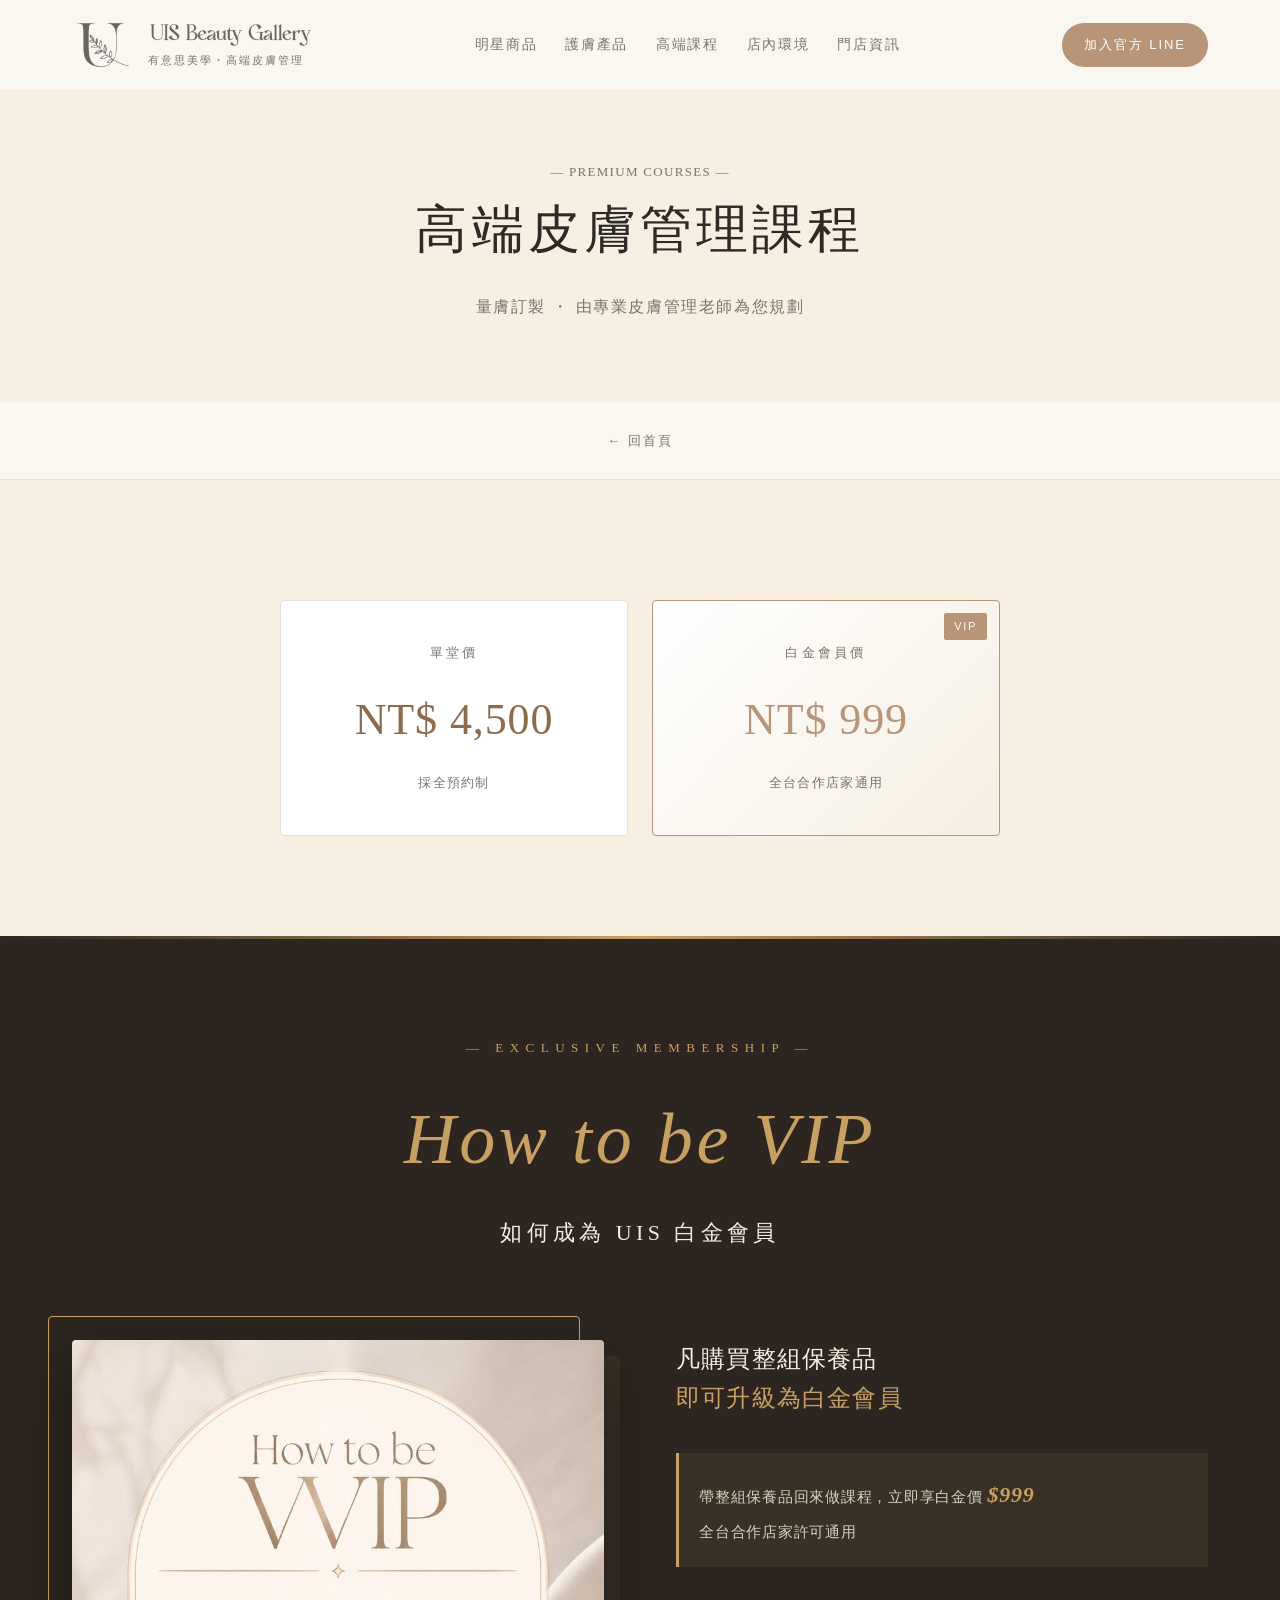
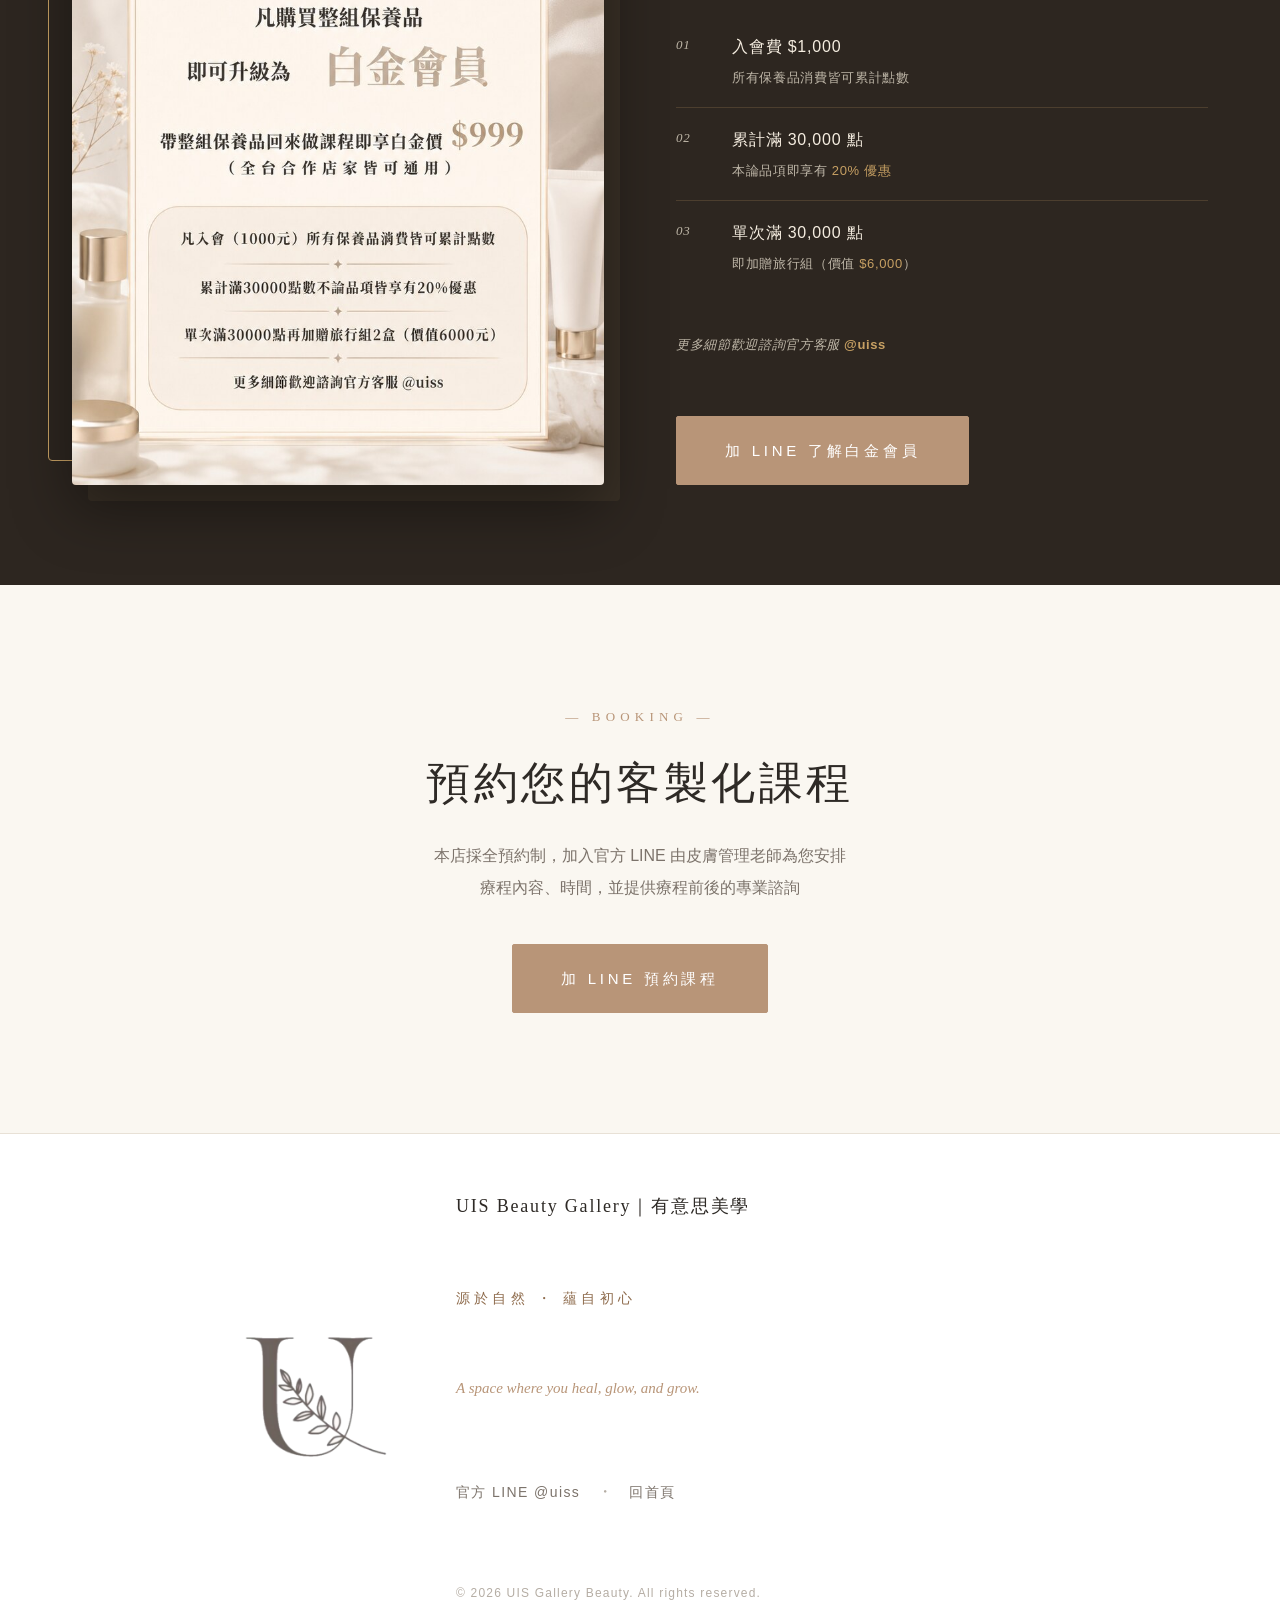
==== courses.html @ d6e3f18b "fix(footer): LOGO 用 grid-row span 5 才能真正跨欄 問題：上次用 grid-row: 1 / -1，但沒指定 grid-template-rows 時，-1 = 1 " ====
<!DOCTYPE html>
<html lang="zh-Hant">
<head>
  <meta charset="UTF-8">
  <meta name="viewport" content="width=device-width, initial-scale=1.0">
  <title>高端皮膚管理課程｜UIS Gallery Beauty</title>
  <meta name="description" content="UIS 有意思美學高端皮膚管理課程，單堂 NT$4,500 / 白金會員 NT$999。由專業皮膚管理老師量膚訂製，全台 30 家合作店家通用。">
  <meta property="og:title" content="高端皮膚管理課程｜UIS Gallery Beauty">
  <meta property="og:description" content="量膚訂製・專業皮膚管理老師為您規劃。">
  <link rel="icon" type="image/png" sizes="32x32" href="images/brand/favicon-32.png">
  <link rel="icon" type="image/png" sizes="192x192" href="images/brand/favicon-192.png">
  <link rel="apple-touch-icon" sizes="180x180" href="images/brand/apple-touch-icon.png">
  <link rel="stylesheet" href="assets/css/style.css?v=202605300919">
</head>
<body>

  <header class="site-header">
    <div class="container header-inner">
      <a href="index.html" class="brand">
        <img class="brand-mark-img" src="images/brand/logo-mark.png" alt="UIS Gallery Beauty LOGO">
        <span class="brand-text">
          <img class="brand-name-img" src="images/brand/logo-text.png" alt="UIS Beauty Gallery">
          <span class="brand-sub">有意思美學・高端皮膚管理</span>
        </span>
      </a>
      <nav class="site-nav">
        <a href="products.html">明星商品</a>
        <a href="skincare.html">護膚產品</a>
        <a href="courses.html">高端課程</a>
        <a href="space.html">店內環境</a>
        <a href="stores.html">門店資訊</a>
      </nav>
      <a href="https://lin.ee/UDv8DUk" target="_blank" rel="noopener" class="header-cta">
        加入官方 LINE
      </a>
    </div>
  </header>

  <section class="products-hero">
    <p class="section-eyebrow">— PREMIUM COURSES —</p>
    <h1>高端皮膚管理課程</h1>
    <p>量膚訂製 ・ 由專業皮膚管理老師為您規劃</p>
  </section>

  <div class="products-back">
    <a href="index.html">← 回首頁</a>
  </div>

  <section class="section section-courses" style="padding-bottom:0;">
    <div class="container">
      <div class="price-pair">
        <div class="price-card price-card-standard">
          <div class="price-label">單堂價</div>
          <div class="price-amount">NT$ 4,500</div>
          <div class="price-note">採全預約制</div>
        </div>
        <div class="price-card price-card-vip">
          <div class="price-vip-badge">VIP</div>
          <div class="price-label">白金會員價</div>
          <div class="price-amount">NT$ 999</div>
          <div class="price-note">全台合作店家通用</div>
        </div>
      </div>
    </div>

    <div class="vip-mega">
      <div class="container">
        <p class="vip-mega-eyebrow">— EXCLUSIVE MEMBERSHIP —</p>
        <h3 class="vip-mega-title">How to be VIP</h3>
        <p class="vip-mega-subtitle">如何成為 UIS 白金會員</p>

        <div class="vip-mega-content">
          <div class="vip-mega-image">
            <img src="images/brand/vip-program.jpg" alt="UIS Gallery Beauty 白金會員辦法">
          </div>
          <div class="vip-mega-rules">
            <p class="vip-mega-headline">
              凡購買整組保養品<br>
              <strong>即可升級為白金會員</strong>
            </p>
            <p class="vip-mega-summary">
              帶整組保養品回來做課程，立即享白金價 <strong class="vip-price">$999</strong><br>
              全台合作店家許可通用
            </p>

            <ul class="vip-mega-list">
              <li>
                <span class="vip-num">01</span>
                <div>
                  <strong>入會費 $1,000</strong>
                  <span>所有保養品消費皆可累計點數</span>
                </div>
              </li>
              <li>
                <span class="vip-num">02</span>
                <div>
                  <strong>累計滿 30,000 點</strong>
                  <span>本論品項即享有 <em>20% 優惠</em></span>
                </div>
              </li>
              <li>
                <span class="vip-num">03</span>
                <div>
                  <strong>單次滿 30,000 點</strong>
                  <span>即加贈旅行組（價值 <em>$6,000</em>）</span>
                </div>
              </li>
            </ul>

            <p class="vip-mega-cta-note">
              更多細節歡迎諮詢官方客服 <strong>@uiss</strong>
            </p>
            <a href="https://lin.ee/UDv8DUk" target="_blank" rel="noopener" class="btn btn-line btn-lg">
              加 LINE 了解白金會員
            </a>
          </div>
        </div>
      </div>
    </div>
  </section>

  <section class="section" style="text-align:center;">
    <div class="container">
      <p class="section-eyebrow">— BOOKING —</p>
      <h2>預約您的客製化課程</h2>
      <p style="color:var(--color-muted);max-width:560px;margin:0 auto 40px;line-height:2;">
        本店採全預約制，加入官方 LINE 由皮膚管理老師為您安排<br>
        療程內容、時間，並提供療程前後的專業諮詢
      </p>
      <a href="https://lin.ee/UDv8DUk" target="_blank" rel="noopener" class="btn btn-line btn-lg">
        加 LINE 預約課程
      </a>
    </div>
  </section>

  <footer class="site-footer">
    <div class="container">
      <img class="footer-logo" src="images/brand/logo-mark.png" alt="UIS Gallery Beauty">
      <p class="footer-brand">UIS Beauty Gallery｜有意思美學</p>
      <p class="footer-tagline">源於自然 ・ 蘊自初心</p>
      <p class="footer-en">A space where you heal, glow, and grow.</p>
      <div class="footer-links">
        <a href="https://lin.ee/UDv8DUk" target="_blank" rel="noopener">官方 LINE @uiss</a>
        <span class="footer-sep">・</span>
        <a href="index.html">回首頁</a>
      </div>
      <p class="footer-copy">&copy; 2026 UIS Gallery Beauty. All rights reserved.</p>
    </div>
  </footer>

  <script src="assets/js/main.js?v=202605300919"></script>
</body>
</html>
---- assets/css/style.css ----
/* =========================================================
   UIS Gallery Beauty — Stylesheet (v2)
   調性：韓系療癒、純白＋鵝黃＋米白＋莫蘭迪綠＋金色，圓弧曲線
   ========================================================= */

:root {
  --color-bg: #FAF7F1;
  --color-text: #2E2A26;
  --color-muted: #7C736B;
  --color-faint: #B5ADA4;
  --color-accent: #B89578;        /* 玫瑰金／深奶茶 */
  --color-accent-dark: #8E6B4C;
  --color-line: #E8E1D6;
  --color-card: #FFFFFF;
  --color-cream: #F6EFE2;
  --color-cream-deep: #ECDFC8;
  --color-green: #C8D2C5;
  --color-vip-bg: #2D2620;         /* VIP 深色突顯 */
  --color-vip-gold: #C7A063;
  --font-heading: "Noto Serif TC", "Source Han Serif", "Songti TC", serif;
  --font-body: "Noto Sans TC", "PingFang TC", "Microsoft JhengHei", sans-serif;
  --font-en: "Cormorant Garamond", "Times New Roman", serif;
  --container-max: 1200px;
  --space-section: 120px;
  --radius: 4px;
}

* { box-sizing: border-box; margin: 0; padding: 0; }
html { scroll-behavior: smooth; }
body {
  font-family: var(--font-body);
  color: var(--color-text);
  background: var(--color-bg);
  line-height: 1.8;
  font-size: 16px;
  -webkit-font-smoothing: antialiased;
}
img { max-width: 100%; display: block; }
a { color: inherit; text-decoration: none; }
ul { list-style: none; }

.container {
  max-width: var(--container-max);
  margin: 0 auto;
  padding: 0 32px;
}

/* ---------- Header ---------- */
.site-header {
  position: fixed;
  top: 0;
  left: 0;
  right: 0;
  z-index: 100;
  background: rgba(250, 247, 241, 0.92);
  backdrop-filter: blur(12px);
  border-bottom: 1px solid rgba(232, 225, 214, 0.6);
}
.header-inner {
  display: flex;
  align-items: center;
  justify-content: space-between;
  padding: 14px 32px;
  gap: 24px;
}
.brand { display: flex; align-items: center; gap: 14px; }
.brand-mark-img {
  width: auto;
  height: 62px;                  /* 放大 LOGO（之前 44px 太小） */
  object-fit: contain;
}
.brand-text {
  display: inline-flex;
  flex-direction: column;
  line-height: 1.2;
  gap: 6px;
  align-items: stretch;          /* 讓子元素吃滿父寬度 */
}
.brand-name {
  font-family: var(--font-heading);
  font-size: 17px;
  letter-spacing: 0.06em;
  font-weight: 500;
}
/* 品牌標準字圖（UIS Beauty Gallery）— 寬度跟中文副標等寬達成上下對齊 */
.brand-name-img {
  display: block;
  width: 100%;                   /* 跟父容器（brand-text）等寬 = 跟中文副標等寬 */
  height: auto;
  max-height: 26px;              /* 但別過高 */
  object-fit: contain;
  object-position: left center;  /* 圖靠左對齊 */
}
.brand-sub {
  font-size: 11px;
  color: var(--color-muted);
  letter-spacing: 0.18em;
  white-space: nowrap;            /* 中文不換行，固定寬度，讓英文 LOGO 圖跟著吃滿 */
}
.site-nav { display: flex; gap: 28px; }
.site-nav a {
  font-size: 14px;
  letter-spacing: 0.12em;
  color: var(--color-muted);
  transition: color 0.2s;
}
.site-nav a:hover { color: var(--color-accent); }

/* Header CTA：改用深奶茶底（移除 LINE 綠） */
.header-cta {
  background: var(--color-accent);
  color: #fff !important;
  padding: 10px 22px;
  font-size: 13px;
  letter-spacing: 0.15em;
  border-radius: 999px;
  transition: background 0.2s;
  white-space: nowrap;
  font-weight: 500;
}
.header-cta:hover { background: var(--color-accent-dark); }

/* ---------- Hero ---------- */
.hero {
  position: relative;
  min-height: 100vh;
  display: flex;
  align-items: center;
  justify-content: center;
  overflow: hidden;
  padding: 140px 0 100px;
}
.hero-video {
  position: absolute;
  top: 0; left: 0;
  width: 100%;
  height: 100%;
  object-fit: cover;
  z-index: 0;
}
.hero-overlay {
  position: absolute;
  inset: 0;
  background: linear-gradient(
    180deg,
    rgba(250, 247, 241, 0.4) 0%,
    rgba(250, 247, 241, 0.5) 40%,
    rgba(250, 247, 241, 0.75) 100%
  );
  z-index: 1;
}
.hero-content {
  position: relative;
  z-index: 2;
  text-align: center;
  color: var(--color-text);
}
.hero-eyebrow {
  font-size: 13px;
  letter-spacing: 0.4em;
  color: var(--color-accent-dark);
  margin-bottom: 24px;
  font-weight: 500;
}
.hero-title {
  font-family: var(--font-heading);
  font-size: clamp(48px, 8vw, 80px);
  letter-spacing: 0.1em;
  font-weight: 400;
  line-height: 1.3;
  margin-bottom: 24px;
  color: #2E2A26;
}
.hero-tagline {
  font-family: var(--font-en);
  font-style: italic;
  font-size: clamp(16px, 2vw, 22px);
  color: var(--color-accent-dark);
  letter-spacing: 0.05em;
  margin-bottom: 32px;
}
.hero-sub {
  font-size: 16px;
  color: var(--color-text);
  letter-spacing: 0.15em;
  margin-bottom: 32px;
  line-height: 2;
}
.hero-location {
  font-family: var(--font-en);
  font-size: 14px;
  color: var(--color-muted);
  font-style: italic;
  letter-spacing: 0.1em;
}
.hero-pill {
  display: inline-block;
  background: rgba(255, 255, 255, 0.7);
  border: 1px solid var(--color-line);
  padding: 10px 28px;
  border-radius: 999px;
  font-size: 13px;
  letter-spacing: 0.15em;
  color: var(--color-text);
  margin-top: 140px;          /* 推到 hero 下半部，避開影片中央 LOGO */
}
.hero-cta-wrap {
  margin-top: 40px;            /* pill 與 CTA 距離縮短，讓兩者一起在下半部 */
}
@media (max-width: 600px) {
  .hero-pill { margin-top: 80px; }
  .hero-cta-wrap { margin-top: 28px; }
}

/* ---------- Section base ---------- */
.section {
  padding: var(--space-section) 0;
}
.section-alt { background: #fff; }
.section-eyebrow {
  text-align: center;
  font-family: var(--font-en);
  font-size: 13px;
  letter-spacing: 0.4em;
  color: var(--color-accent);
  margin-bottom: 16px;
}
.section h2 {
  font-family: var(--font-heading);
  font-size: clamp(32px, 4.5vw, 44px);
  letter-spacing: 0.08em;
  font-weight: 400;
  text-align: center;
  margin-bottom: 16px;
}
.section-intro {
  text-align: center;
  color: var(--color-muted);
  margin-bottom: 64px;
  letter-spacing: 0.1em;
}
.section-cta {
  text-align: center;
  margin-top: 48px;
}

/* ---------- Buttons ---------- */
.btn {
  display: inline-block;
  padding: 16px 36px;
  font-size: 14px;
  letter-spacing: 0.2em;
  border: 1px solid;
  border-radius: 2px;
  cursor: pointer;
  transition: all 0.3s;
  white-space: nowrap;
  font-family: inherit;
}
.btn-primary {
  background: var(--color-accent);
  color: #fff;
  border-color: var(--color-accent);
}
.btn-primary:hover {
  background: var(--color-accent-dark);
  border-color: var(--color-accent-dark);
}
/* 改 4 (本輪)：LINE 按鈕統一深奶茶，全網一致 */
.btn-line {
  background: var(--color-accent);
  color: #fff;
  border-color: var(--color-accent);
}
.btn-line:hover {
  background: var(--color-accent-dark);
  border-color: var(--color-accent-dark);
}
.btn-outline {
  background: transparent;
  color: var(--color-text);
  border-color: var(--color-line);
}
.btn-outline:hover {
  border-color: var(--color-accent);
  color: var(--color-accent);
}
.btn-lg {
  padding: 20px 48px;
  font-size: 15px;
  letter-spacing: 0.25em;
}

/* ---------- Quality section ---------- */
.section-quality { background: var(--color-cream); }
.quality-image {
  max-width: 800px;
  margin: 0 auto 48px;
}
.quality-grid {
  display: grid;
  grid-template-columns: repeat(auto-fit, minmax(140px, 1fr));
  gap: 24px;
  margin-top: 24px;
}
.quality-item {
  text-align: center;
  padding: 24px 12px;
}
.quality-item strong {
  display: block;
  font-family: var(--font-heading);
  font-size: 16px;
  font-weight: 500;
  color: var(--color-accent-dark);
  margin-bottom: 8px;
  letter-spacing: 0.05em;
}
.quality-item span {
  font-size: 13px;
  color: var(--color-muted);
  letter-spacing: 0.05em;
}

/* ---------- Product grid（改 3：可點擊）---------- */
.product-grid {
  display: grid;
  grid-template-columns: repeat(auto-fit, minmax(260px, 1fr));
  gap: 32px;
  margin-bottom: 48px;
}
.product-card {
  background: #fff;
  border: 1px solid var(--color-line);
  border-radius: var(--radius);
  padding: 24px;
  text-align: center;
  transition: transform 0.3s, box-shadow 0.3s, border-color 0.3s;
  cursor: pointer;
  display: block;
  color: inherit;
}
.product-card:hover {
  transform: translateY(-6px);
  box-shadow: 0 20px 48px rgba(0,0,0,0.08);
  border-color: var(--color-accent);
}
.product-image-placeholder {
  aspect-ratio: 1 / 1;
  background: var(--color-cream);
  display: flex;
  align-items: center;
  justify-content: center;
  color: var(--color-faint);
  font-size: 13px;
  letter-spacing: 0.15em;
  line-height: 1.6;
  border-radius: var(--radius);
  margin-bottom: 20px;
}
.product-card h3 {
  font-family: var(--font-heading);
  font-size: 17px;
  font-weight: 500;
  margin-bottom: 8px;
  letter-spacing: 0.04em;
}
.product-desc {
  color: var(--color-muted);
  font-size: 13px;
  letter-spacing: 0.08em;
  margin-bottom: 12px;
}
.product-more {
  display: inline-block;
  font-size: 12px;
  color: var(--color-accent);
  letter-spacing: 0.15em;
  border-top: 1px solid var(--color-line);
  padding-top: 12px;
  margin-top: 4px;
  width: 100%;
  transition: color 0.2s, border-color 0.2s;
}
.product-card:hover .product-more {
  color: var(--color-accent-dark);
  border-top-color: var(--color-accent);
}
.product-note {
  text-align: center;
  color: var(--color-muted);
  font-size: 13px;
  letter-spacing: 0.05em;
  max-width: 640px;
  margin: 0 auto;
}

/* ---------- Skincare section ---------- */
.section-skincare { background: var(--color-bg); }
.skincare-grid {
  display: grid;
  grid-template-columns: repeat(auto-fit, minmax(220px, 1fr));
  gap: 24px;
  margin-bottom: 48px;
}
.skincare-cat {
  background: #fff;
  border: 1px solid var(--color-line);
  padding: 40px 28px;
  border-radius: var(--radius);
  text-align: center;
  transition: transform 0.3s, border-color 0.3s;
}
.skincare-cat:hover {
  transform: translateY(-4px);
  border-color: var(--color-accent);
}
.skincare-num {
  font-family: var(--font-en);
  font-size: 36px;
  color: var(--color-accent);
  margin-bottom: 16px;
  letter-spacing: 0.05em;
  font-weight: 400;
}
.skincare-cat h3 {
  font-family: var(--font-heading);
  font-size: 18px;
  font-weight: 500;
  margin-bottom: 8px;
  letter-spacing: 0.06em;
}
.skincare-cat p {
  font-size: 13px;
  color: var(--color-muted);
  letter-spacing: 0.08em;
}
.skincare-note {
  text-align: center;
  color: var(--color-muted);
  font-size: 13px;
  letter-spacing: 0.05em;
  max-width: 640px;
  margin: 0 auto;
}

/* ---------- Courses section ---------- */
.section-courses {
  background: var(--color-cream);
  padding-bottom: 0;
}
.price-pair {
  display: grid;
  grid-template-columns: repeat(auto-fit, minmax(280px, 1fr));
  gap: 24px;
  max-width: 720px;
  margin: 0 auto 100px;
}
.price-card {
  background: #fff;
  border: 1px solid var(--color-line);
  border-radius: var(--radius);
  padding: 40px 32px;
  text-align: center;
  position: relative;
}
.price-card-vip {
  background: linear-gradient(135deg, #fff 0%, var(--color-cream) 100%);
  border-color: var(--color-accent);
}
.price-vip-badge {
  position: absolute;
  top: 12px;
  right: 12px;
  background: var(--color-accent);
  color: #fff;
  padding: 4px 10px;
  font-size: 11px;
  letter-spacing: 0.15em;
  border-radius: 2px;
  font-weight: 500;
}
.price-label {
  font-size: 13px;
  letter-spacing: 0.25em;
  color: var(--color-muted);
  margin-bottom: 16px;
}
.price-amount {
  font-family: var(--font-en);
  font-size: 44px;
  color: var(--color-accent-dark);
  margin-bottom: 12px;
  font-weight: 500;
  letter-spacing: 0.02em;
}
.price-card-vip .price-amount { color: var(--color-accent); }
.price-note {
  font-size: 13px;
  color: var(--color-muted);
  letter-spacing: 0.1em;
}

/* ---------- VIP Mega（改 4：大幅強化，全寬深色突顯）---------- */
.vip-mega {
  background: var(--color-vip-bg);
  color: #F5EDE0;
  padding: 100px 0;
  position: relative;
  margin-top: 0;
}
.vip-mega::before {
  content: "";
  position: absolute;
  top: 0;
  left: 0;
  right: 0;
  height: 3px;
  background: linear-gradient(90deg, transparent, var(--color-vip-gold), transparent);
}
.vip-mega-eyebrow {
  text-align: center;
  font-family: var(--font-en);
  font-size: 13px;
  letter-spacing: 0.5em;
  color: var(--color-vip-gold);
  margin-bottom: 16px;
}
.vip-mega-title {
  text-align: center;
  font-family: var(--font-en);
  font-size: clamp(48px, 7vw, 72px);
  font-weight: 500;
  color: var(--color-vip-gold);
  letter-spacing: 0.05em;
  margin-bottom: 8px;
  font-style: italic;
}
.vip-mega-subtitle {
  text-align: center;
  font-family: var(--font-heading);
  font-size: 22px;
  letter-spacing: 0.2em;
  margin-bottom: 64px;
  color: #F5EDE0;
}
/* VIP 區：圖大、頂底都對齊、背景金框偏移突出（秩序中跳脫） */
.vip-mega-content {
  display: grid;
  grid-template-columns: 1fr 1fr;
  gap: 72px;
  align-items: stretch;        /* 兩欄等高，讓文字側 CTA 能推到底 */
  max-width: 1200px;
  margin: 0 auto;
  padding-top: 24px;           /* 給 ::before 偏移框留突出空間 */
}
.vip-mega-image {
  position: relative;
  display: flex;
  align-items: flex-start;     /* 圖在容器頂端 */
  justify-content: center;
}
/* 偏移背景金線框（左上突出超過圖邊 24px，刻意打破對齊感） */
.vip-mega-image::before {
  content: "";
  position: absolute;
  top: -24px;
  left: -24px;
  right: 24px;
  bottom: 24px;
  border: 1px solid var(--color-vip-gold);
  border-radius: var(--radius);
  z-index: 0;
  pointer-events: none;
}
/* 第二層偏移色塊（更深層次） */
.vip-mega-image::after {
  content: "";
  position: absolute;
  top: 16px;
  left: 16px;
  right: -16px;
  bottom: -16px;
  background: rgba(199, 160, 99, 0.08);
  border-radius: var(--radius);
  z-index: 0;
  pointer-events: none;
}
.vip-mega-image img {
  position: relative;
  z-index: 1;
  width: 100%;
  height: auto;
  border-radius: var(--radius);
  box-shadow: 0 24px 60px rgba(0,0,0,0.4);
  display: block;
}
.vip-mega-rules {
  display: flex;
  flex-direction: column;
  gap: 12px;
}
/* 把最後的「加 LINE 了解白金會員」按鈕推到容器底端，跟圖底邊對齊 */
.vip-mega-rules > .btn-line {
  margin-top: auto;
  align-self: flex-start;      /* 按鈕不拉滿寬，靠左 */
}
.vip-mega-rules {
  font-size: 15px;
}
.vip-mega-headline {
  font-family: var(--font-heading);
  font-size: 24px;
  line-height: 1.6;
  color: #F5EDE0;
  margin-bottom: 24px;
  letter-spacing: 0.05em;
}
.vip-mega-headline strong {
  color: var(--color-vip-gold);
  font-weight: 500;
}
.vip-mega-summary {
  font-size: 15px;
  line-height: 2;
  color: #D8CFC0;
  padding: 20px;
  background: rgba(199, 160, 99, 0.08);
  border-left: 3px solid var(--color-vip-gold);
  margin-bottom: 36px;
  letter-spacing: 0.05em;
}
.vip-mega-summary strong { color: #F5EDE0; }
.vip-price {
  font-family: var(--font-en);
  font-size: 22px;
  font-style: italic;
  color: var(--color-vip-gold) !important;
}
.vip-mega-list { margin-bottom: 28px; }
.vip-mega-list li {
  display: flex;
  align-items: flex-start;
  gap: 20px;
  padding: 18px 0;
  border-bottom: 1px solid rgba(199, 160, 99, 0.2);
}
.vip-mega-list li:last-child { border-bottom: none; }
.vip-num {
  font-family: var(--font-en);
  font-size: 24px;
  color: var(--color-vip-gold);
  flex-shrink: 0;
  width: 36px;
  letter-spacing: 0.05em;
  font-style: italic;
}
.vip-mega-list strong {
  display: block;
  color: #F5EDE0;
  font-size: 16px;
  margin-bottom: 4px;
  font-weight: 500;
  letter-spacing: 0.05em;
}
.vip-mega-list span {
  display: block;
  color: #BFB7A8;
  font-size: 13px;
  letter-spacing: 0.05em;
}
.vip-mega-list em {
  color: var(--color-vip-gold);
  font-style: normal;
  font-weight: 500;
}
.vip-mega-cta-note {
  font-size: 13px;
  color: #BFB7A8;
  margin-bottom: 24px;
  font-style: italic;
  letter-spacing: 0.05em;
}
.vip-mega-cta-note strong { color: var(--color-vip-gold); font-style: normal; }

/* ---------- Space gallery（改 5：12 張，更豐富排版）---------- */
.section-space { background: #fff; }
.space-gallery {
  display: grid;
  grid-template-columns: repeat(4, 1fr);
  grid-auto-rows: 220px;
  gap: 12px;
}
.space-item {
  overflow: hidden;
  border-radius: var(--radius);
  background: var(--color-cream);
}
.space-item img {
  width: 100%;
  height: 100%;
  object-fit: cover;
  transition: transform 0.6s;
}
.space-item:hover img { transform: scale(1.05); }
.space-item-large {
  grid-column: span 2;
  grid-row: span 2;
}
.space-item-tall {
  grid-row: span 2;
}

/* ---------- Stores（改 6：只剩新北 + LOGO 招牌展示）---------- */
.section-stores { background: var(--color-bg); }
.store-single-wrap {
  display: grid;
  grid-template-columns: 1fr 1fr;
  gap: 32px;
  align-items: stretch;
  max-width: 1100px;
  margin: 0 auto 80px;
}

/* 三格佈局：預約流程 + 店家資訊 + 客製化地圖 */
.store-triple-wrap {
  display: grid;
  grid-template-columns: 1fr 1.2fr 1fr;
  gap: 24px;
  align-items: stretch;
  max-width: 1280px;
  margin: 0 auto 80px;
}

/* 左：預約流程卡 */
.store-booking-info {
  background: #fff;
  border: 1px solid var(--color-line);
  border-radius: var(--radius);
  padding: 40px 28px;
  display: flex;
  flex-direction: column;
}
.booking-info-eyebrow {
  font-family: var(--font-en);
  font-size: 12px;
  letter-spacing: 0.4em;
  color: var(--color-accent);
  margin-bottom: 12px;
}
.store-booking-info h3 {
  font-family: var(--font-heading);
  font-size: 22px;
  font-weight: 500;
  letter-spacing: 0.06em;
  margin-bottom: 12px;
}
.booking-info-lead {
  font-size: 13px;
  color: var(--color-muted);
  letter-spacing: 0.08em;
  margin-bottom: 28px;
  padding-bottom: 20px;
  border-bottom: 1px solid var(--color-line);
}
.booking-steps {
  list-style: none;
  padding: 0;
  margin: 0 0 28px 0;
  flex: 1;
}
.booking-steps li {
  display: flex;
  align-items: flex-start;
  gap: 16px;
  padding: 14px 0;
}
.booking-steps .step-num {
  font-family: var(--font-en);
  font-size: 22px;
  color: var(--color-accent);
  font-style: italic;
  letter-spacing: 0.05em;
  flex-shrink: 0;
  width: 32px;
}
.booking-steps strong {
  display: block;
  font-family: var(--font-heading);
  font-size: 15px;
  font-weight: 500;
  letter-spacing: 0.05em;
  margin-bottom: 4px;
}
.booking-steps span {
  display: block;
  font-size: 12px;
  color: var(--color-muted);
  letter-spacing: 0.05em;
}
.booking-steps em {
  font-style: normal;
  color: var(--color-accent-dark);
  font-weight: 500;
}
.booking-info-cta {
  margin-top: auto;
}
.btn-block {
  display: block;
  text-align: center;
  width: 100%;
}

/* 右：客製化色調地圖（淺米白 monochrome，跟背景融合） */
.store-map-tinted {
  position: relative;
  overflow: hidden;
  border-radius: var(--radius);
}
/* 純去色 + 大幅提亮：讓地圖變「淺灰+亮白」基底（不要 sepia 否則會土黃） */
.store-map-tinted iframe {
  filter: grayscale(1) brightness(1.18) contrast(0.85);
}
/* overlay 用 cream 米白 multiply 疊出柔和米白色調 */
.store-map-tinted::after {
  content: "";
  position: absolute;
  inset: 0;
  background: rgba(246, 239, 226, 0.4);
  pointer-events: none;
  mix-blend-mode: multiply;
}

/* RWD：手機/平板把三格疊成單欄 */
@media (max-width: 968px) {
  .store-triple-wrap {
    grid-template-columns: 1fr;
    gap: 20px;
    max-width: 560px;
  }
  .store-booking-info { padding: 32px 24px; }
}
.store-card {
  background: #fff;
  border: 1px solid var(--color-line);
  border-radius: var(--radius);
  padding: 48px;
  position: relative;
}
.store-card-primary {
  border-color: var(--color-accent);
  background: linear-gradient(135deg, #fff 0%, var(--color-cream) 100%);
}
.store-badge {
  display: inline-block;
  background: var(--color-accent);
  color: #fff;
  padding: 6px 16px;
  font-size: 12px;
  letter-spacing: 0.2em;
  border-radius: 2px;
  margin-bottom: 20px;
}
.store-card h3 {
  font-family: var(--font-heading);
  font-size: 24px;
  font-weight: 500;
  margin-bottom: 12px;
  letter-spacing: 0.04em;
}
.store-services {
  color: var(--color-accent-dark);
  font-size: 14px;
  letter-spacing: 0.08em;
  margin-bottom: 8px;
  font-weight: 500;
}
.store-positioning {
  color: var(--color-muted);
  font-size: 13px;
  letter-spacing: 0.05em;
  margin-bottom: 28px;
  padding-bottom: 24px;
  border-bottom: 1px solid var(--color-line);
}
.store-info { margin-bottom: 32px; }
.store-info-row {
  display: flex;
  padding: 12px 0;
  border-bottom: 1px solid var(--color-line);
  font-size: 14px;
}
.store-info-row:last-child { border-bottom: none; }
.store-info-label {
  width: 90px;
  color: var(--color-muted);
  letter-spacing: 0.15em;
  font-size: 12px;
  padding-top: 2px;
}
.store-info-val {
  flex: 1;
  color: var(--color-text);
  letter-spacing: 0.04em;
}
.store-actions {
  display: flex;
  gap: 12px;
  flex-wrap: wrap;
}
.store-actions .btn { flex: 1; min-width: 130px; }

/* Google Maps 嵌入容器（base styles） */
.store-map {
  border: 1px solid var(--color-line);
  border-radius: var(--radius);
  overflow: hidden;
  min-height: 480px;
  background: var(--color-cream);
}
.store-map iframe {
  display: block;
  width: 100%;
  height: 100%;
  min-height: 480px;
  /* 注意：filter 已移除！.store-map-tinted iframe 在前面定義的強化米色 filter
     才能正確生效；不再被這個 base 規則用 grayscale(0.15) 覆蓋 */
}

.partners-block {
  background: #fff;
  border: 1px solid var(--color-line);
  border-radius: var(--radius);
  padding: 56px 32px;
  text-align: center;
  max-width: 800px;
  margin: 0 auto;
}
.partners-title {
  font-family: var(--font-heading);
  font-size: 24px;
  font-weight: 500;
  letter-spacing: 0.08em;
  color: var(--color-accent-dark);
  margin-bottom: 16px;
}
.partners-desc {
  color: var(--color-muted);
  letter-spacing: 0.08em;
  max-width: 480px;
  margin: 0 auto;
}

/* ---------- Lightbox（點縮圖看完整未裁切照片） ---------- */
.lightbox-overlay {
  position: fixed;
  inset: 0;
  background: rgba(20, 16, 12, 0.94);
  z-index: 9999;
  display: none;
  align-items: center;
  justify-content: center;
  cursor: zoom-out;
  padding: 40px;
}
.lightbox-overlay.active {
  display: flex;
  animation: lightboxFade 0.25s ease;
}
@keyframes lightboxFade {
  from { opacity: 0; }
  to { opacity: 1; }
}
.lightbox-img {
  max-width: 90vw;
  max-height: 88vh;
  width: auto;
  height: auto;
  object-fit: contain;
  cursor: default;
  border-radius: 4px;
  box-shadow: 0 24px 80px rgba(0,0,0,0.6);
}
.lightbox-close,
.lightbox-prev,
.lightbox-next {
  position: absolute;
  background: rgba(255,255,255,0.08);
  backdrop-filter: blur(8px);
  border: 1px solid rgba(255,255,255,0.18);
  color: #fff;
  width: 52px;
  height: 52px;
  border-radius: 50%;
  font-size: 28px;
  line-height: 1;
  cursor: pointer;
  display: flex;
  align-items: center;
  justify-content: center;
  transition: background 0.2s, transform 0.2s;
  font-family: inherit;
  padding: 0;
}
.lightbox-close:hover,
.lightbox-prev:hover,
.lightbox-next:hover {
  background: rgba(255,255,255,0.18);
  transform: scale(1.05);
}
.lightbox-close { top: 24px; right: 24px; }
.lightbox-prev { left: 24px; top: 50%; transform: translateY(-50%); }
.lightbox-next { right: 24px; top: 50%; transform: translateY(-50%); }
.lightbox-prev:hover { transform: translateY(-50%) scale(1.05); }
.lightbox-next:hover { transform: translateY(-50%) scale(1.05); }
.lightbox-counter {
  position: absolute;
  bottom: 28px;
  left: 50%;
  transform: translateX(-50%);
  color: rgba(255,255,255,0.7);
  font-family: var(--font-en);
  letter-spacing: 0.3em;
  font-size: 13px;
  background: rgba(0,0,0,0.4);
  padding: 6px 18px;
  border-radius: 999px;
}
@media (max-width: 768px) {
  .lightbox-overlay { padding: 16px; }
  .lightbox-close { top: 12px; right: 12px; width: 44px; height: 44px; font-size: 24px; }
  .lightbox-prev { left: 8px; width: 44px; height: 44px; font-size: 24px; }
  .lightbox-next { right: 8px; width: 44px; height: 44px; font-size: 24px; }
}

/* ---------- Footer（左右兩欄：左 LOGO、右文字群組）---------- */
.site-footer {
  padding: 56px 0 40px;
  background: #fff;
  border-top: 1px solid var(--color-line);
}
.site-footer .container {
  display: grid;
  grid-template-columns: auto 1fr;
  align-items: center;
  gap: 56px;
  max-width: 880px;
}
.footer-logo {
  width: auto;
  height: 168px;
  margin: 0;
  opacity: 1;
  grid-row: 1 / span 5;      /* 強制跨 5 row，蓋住左欄整欄；右欄文字依序填 */
  grid-column: 1;
  align-self: center;
}
.footer-brand {
  font-family: var(--font-heading);
  font-size: 18px;
  letter-spacing: 0.1em;
  margin: 0 0 8px;
  text-align: left;
}
.footer-tagline {
  letter-spacing: 0.3em;
  color: var(--color-accent-dark);
  margin: 0 0 8px;
  font-size: 14px;
  text-align: left;
}
.footer-en {
  font-family: var(--font-en);
  font-style: italic;
  color: var(--color-accent);
  font-size: 15px;
  margin: 0 0 20px;
  text-align: left;
}
.footer-links { margin: 0 0 20px; text-align: left; }
.footer-links a {
  color: var(--color-muted);
  font-size: 14px;
  letter-spacing: 0.1em;
  transition: color 0.2s;
}
.footer-links a:hover { color: var(--color-accent); }
.footer-sep {
  color: var(--color-faint);
  margin: 0 12px;
}
.footer-copy {
  font-size: 12px;
  color: var(--color-faint);
  letter-spacing: 0.1em;
  margin: 0;
  text-align: left;
}

/* RWD：手機/平板 footer 回到單欄居中 */
@media (max-width: 768px) {
  .site-footer .container {
    grid-template-columns: 1fr;
    gap: 24px;
    text-align: center;
    max-width: 480px;
  }
  .footer-logo {
    grid-row: auto;
    grid-column: auto;
    margin: 0 auto;
    height: 120px;
  }
  .footer-brand, .footer-tagline, .footer-en,
  .footer-links, .footer-copy {
    text-align: center;
  }
}

/* ---------- Products page 共用樣式 ---------- */
.products-hero {
  padding: 160px 0 80px;
  background: var(--color-cream);
  text-align: center;
}
.products-hero h1 {
  font-family: var(--font-heading);
  font-size: clamp(36px, 5vw, 52px);
  letter-spacing: 0.08em;
  font-weight: 400;
  margin-bottom: 16px;
}
.products-hero p {
  color: var(--color-muted);
  letter-spacing: 0.1em;
  max-width: 600px;
  margin: 0 auto;
}
.products-back {
  text-align: center;
  padding: 24px 0;
  background: var(--color-bg);
  border-bottom: 1px solid var(--color-line);
}
.products-back a {
  color: var(--color-muted);
  font-size: 13px;
  letter-spacing: 0.15em;
}
.products-back a:hover { color: var(--color-accent); }
.product-detail {
  padding: 80px 0;
  border-bottom: 1px solid var(--color-line);
}
.product-detail:nth-child(even) { background: #fff; }
.product-detail-grid {
  display: grid;
  grid-template-columns: 400px 1fr;
  gap: 64px;
  align-items: center;
  max-width: 1080px;
  margin: 0 auto;
}
.product-detail-image {
  aspect-ratio: 1;
  background: var(--color-cream);
  border-radius: var(--radius);
  display: flex;
  align-items: center;
  justify-content: center;
  color: var(--color-faint);
  font-size: 14px;
  letter-spacing: 0.15em;
}
.product-detail h2 {
  font-family: var(--font-heading);
  font-size: 32px;
  margin-bottom: 8px;
  letter-spacing: 0.05em;
  font-weight: 500;
  text-align: left;
}
.product-detail-sub {
  color: var(--color-accent-dark);
  letter-spacing: 0.1em;
  margin-bottom: 32px;
  font-size: 15px;
}
.product-detail-body p { margin-bottom: 16px; color: var(--color-text); }
.product-detail-body h3 {
  font-family: var(--font-heading);
  font-size: 16px;
  font-weight: 500;
  color: var(--color-accent-dark);
  margin: 20px 0 8px;
  letter-spacing: 0.1em;
}
.product-detail-body ul {
  margin: 8px 0 16px;
  padding-left: 0;
}
.product-detail-body ul li {
  padding: 6px 0 6px 20px;
  position: relative;
  color: var(--color-muted);
  font-size: 14px;
}
.product-detail-body ul li::before {
  content: "◆";
  position: absolute;
  left: 0;
  color: var(--color-accent);
  font-size: 10px;
  top: 10px;
}

/* ---------- Responsive ---------- */
/* ---------- 漢堡選單（手機/平板）---------- */
.nav-burger {
  display: none;                    /* 桌面隱藏 */
  background: transparent;
  border: none;
  width: 40px;
  height: 40px;
  padding: 8px;
  cursor: pointer;
  flex-direction: column;
  justify-content: space-around;
  align-items: center;
  z-index: 110;
}
.nav-burger span {
  display: block;
  width: 24px;
  height: 2px;
  background: var(--color-text);
  transition: transform 0.25s, opacity 0.25s;
  border-radius: 1px;
}
.nav-burger.active span:nth-child(1) {
  transform: translateY(7px) rotate(45deg);
}
.nav-burger.active span:nth-child(2) {
  opacity: 0;
}
.nav-burger.active span:nth-child(3) {
  transform: translateY(-7px) rotate(-45deg);
}
body.nav-open {
  overflow: hidden;
}
/* 桌面版隱藏漢堡選單內動態加進去的 LINE 按鈕 clone（避免在 nav 橫排顯示） */
.nav-line-cta {
  display: none;
}

@media (max-width: 968px) {
  :root { --space-section: 80px; }
  /* 顯示漢堡 */
  .nav-burger { display: flex; }
  /* 隱藏 header 右側 LINE 按鈕，改由漢堡選單內呈現 */
  .header-cta { display: none; }
  /* nav 預設隱藏，加 .open 時下拉顯示 */
  .site-nav {
    position: fixed;
    top: 0;
    left: 0;
    right: 0;
    background: rgba(250, 247, 241, 0.98);
    backdrop-filter: blur(12px);
    padding: 90px 24px 32px;
    flex-direction: column;
    gap: 0;
    box-shadow: 0 16px 40px rgba(0,0,0,0.08);
    border-bottom: 1px solid var(--color-line);
    transform: translateY(-110%);
    transition: transform 0.35s cubic-bezier(.4,0,.2,1);
    z-index: 105;
  }
  .site-nav.open {
    transform: translateY(0);
  }
  .site-nav a {
    display: block;
    padding: 18px 0;
    text-align: center;
    font-size: 16px;
    letter-spacing: 0.2em;
    color: var(--color-text);
    border-bottom: 1px solid var(--color-line);
  }
  .site-nav a:last-child { border-bottom: none; }
  .site-nav a:hover { color: var(--color-accent); }
  /* 收進選單的 LINE CTA 用深奶茶背景突顯（手機才顯示） */
  .site-nav .nav-line-cta {
    display: block;
    margin-top: 16px;
    background: var(--color-accent);
    color: #fff !important;
    border-radius: 999px;
    padding: 14px 24px;
    border: none;
    font-weight: 500;
  }
  .site-nav .nav-line-cta:hover {
    background: var(--color-accent-dark);
    color: #fff !important;
  }
  /* header 整體與品牌（手機版）：LOGO 跟兩行文字上下對齊 */
  .header-inner { padding: 14px 18px; gap: 10px; }
  .brand { gap: 12px; align-items: center; }
  .brand-sub { display: block; font-size: 11px; letter-spacing: 0.15em; }
  .brand-name { font-size: 17px; }
  /* 手機 LOGO 圖跟兩行文字總高度齊平 */
  .brand-mark-img { width: auto; height: 52px; }
  .brand-name-img { max-height: 22px; }
  .vip-mega-content { grid-template-columns: 1fr; gap: 40px; }
  .vip-mega-image { max-width: 320px; margin: 0 auto; }
  .vip-mega { padding: 80px 0; }
  .space-gallery {
    grid-template-columns: repeat(2, 1fr);
    grid-auto-rows: 180px;
  }
  .space-item-large {
    grid-column: span 2;
    grid-row: span 1;
  }
  .space-item-tall {
    grid-row: span 1;
  }
  .store-single-wrap {
    grid-template-columns: 1fr;
    gap: 24px;
  }
  .store-sign-display {
    max-width: 380px;
    margin: 0 auto;
  }
  .product-detail-grid {
    grid-template-columns: 1fr;
    gap: 32px;
  }
  .product-detail-image { max-width: 360px; margin: 0 auto; }
  .product-detail h2 { text-align: center; }
  .product-detail-sub { text-align: center; }
  .container { padding: 0 20px; }
}
@media (max-width: 600px) {
  .hero-title { font-size: 44px; letter-spacing: 0.05em; }
  .hero-sub { font-size: 14px; }
  .hero-cta-wrap { margin-top: 56px; }
  .store-card { padding: 32px 24px; }
  .vip-mega-headline { font-size: 20px; }
  .vip-mega-title { font-size: 44px; }
}
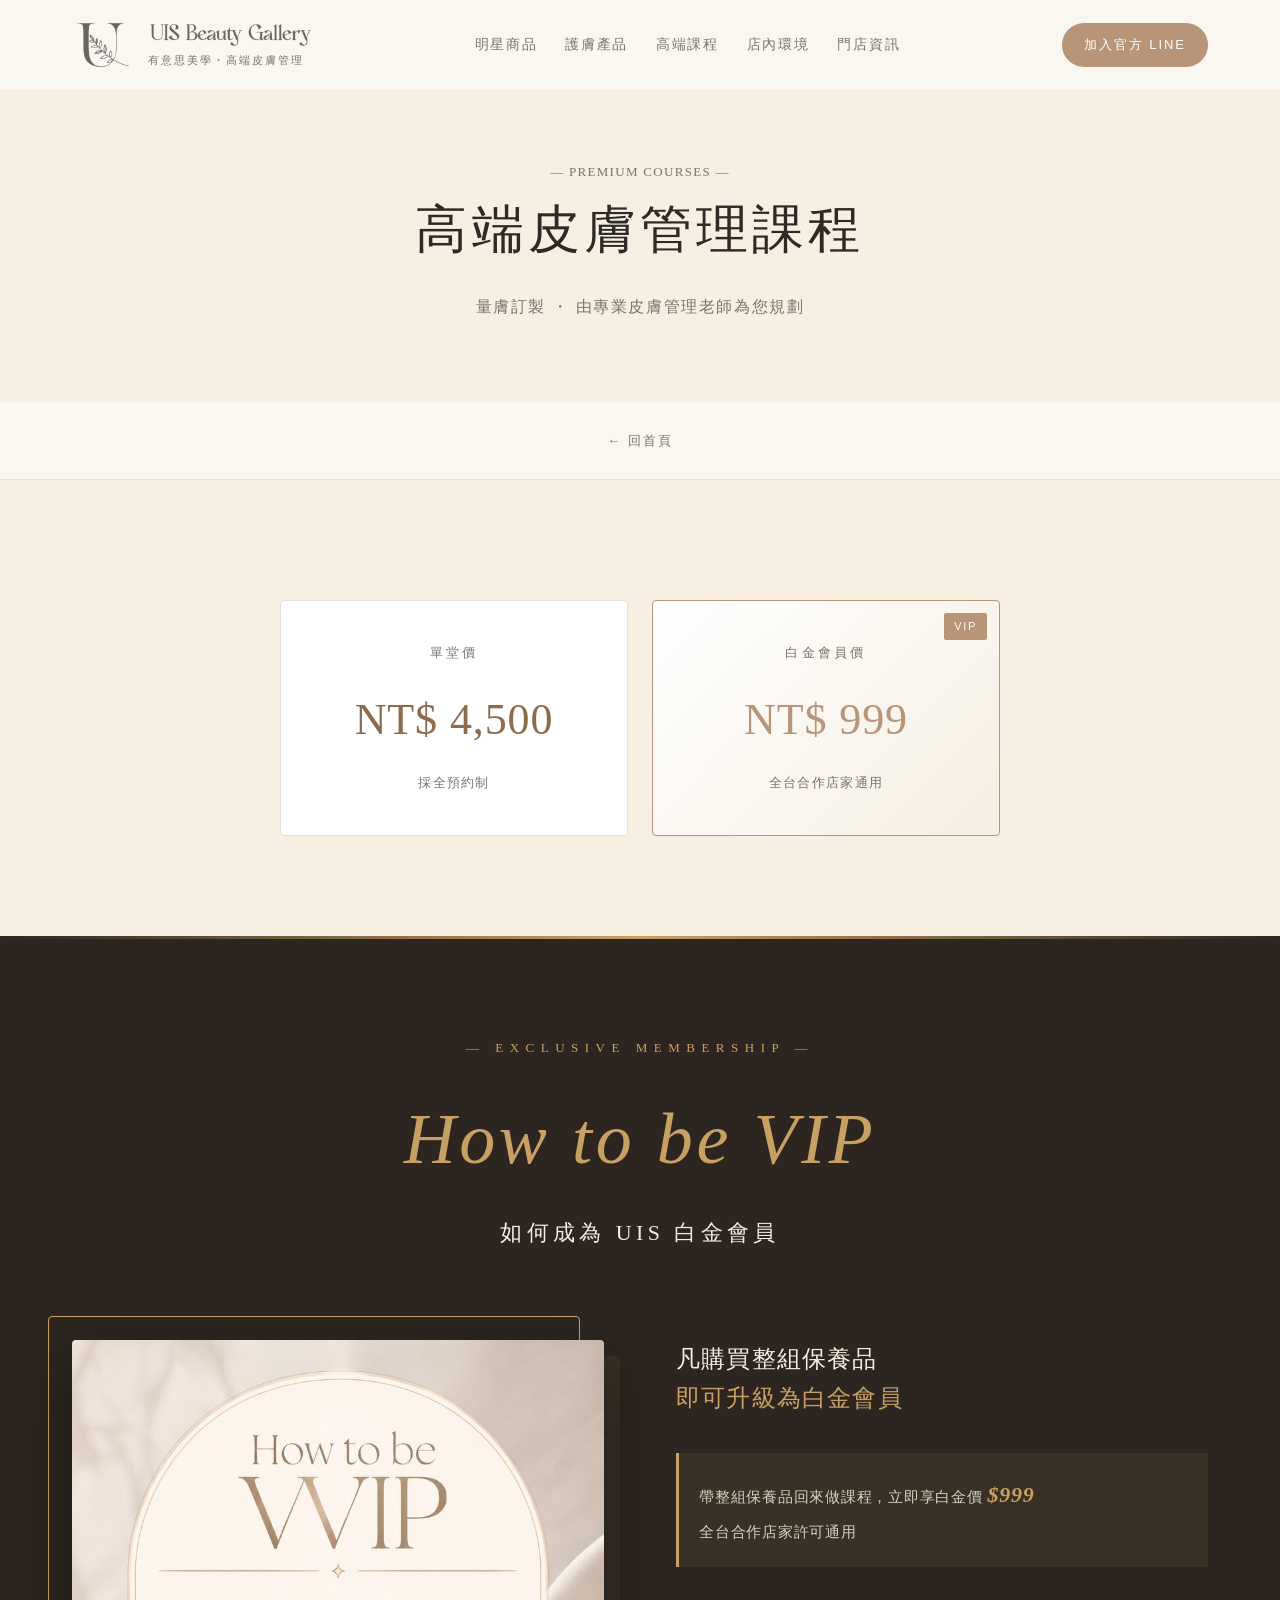
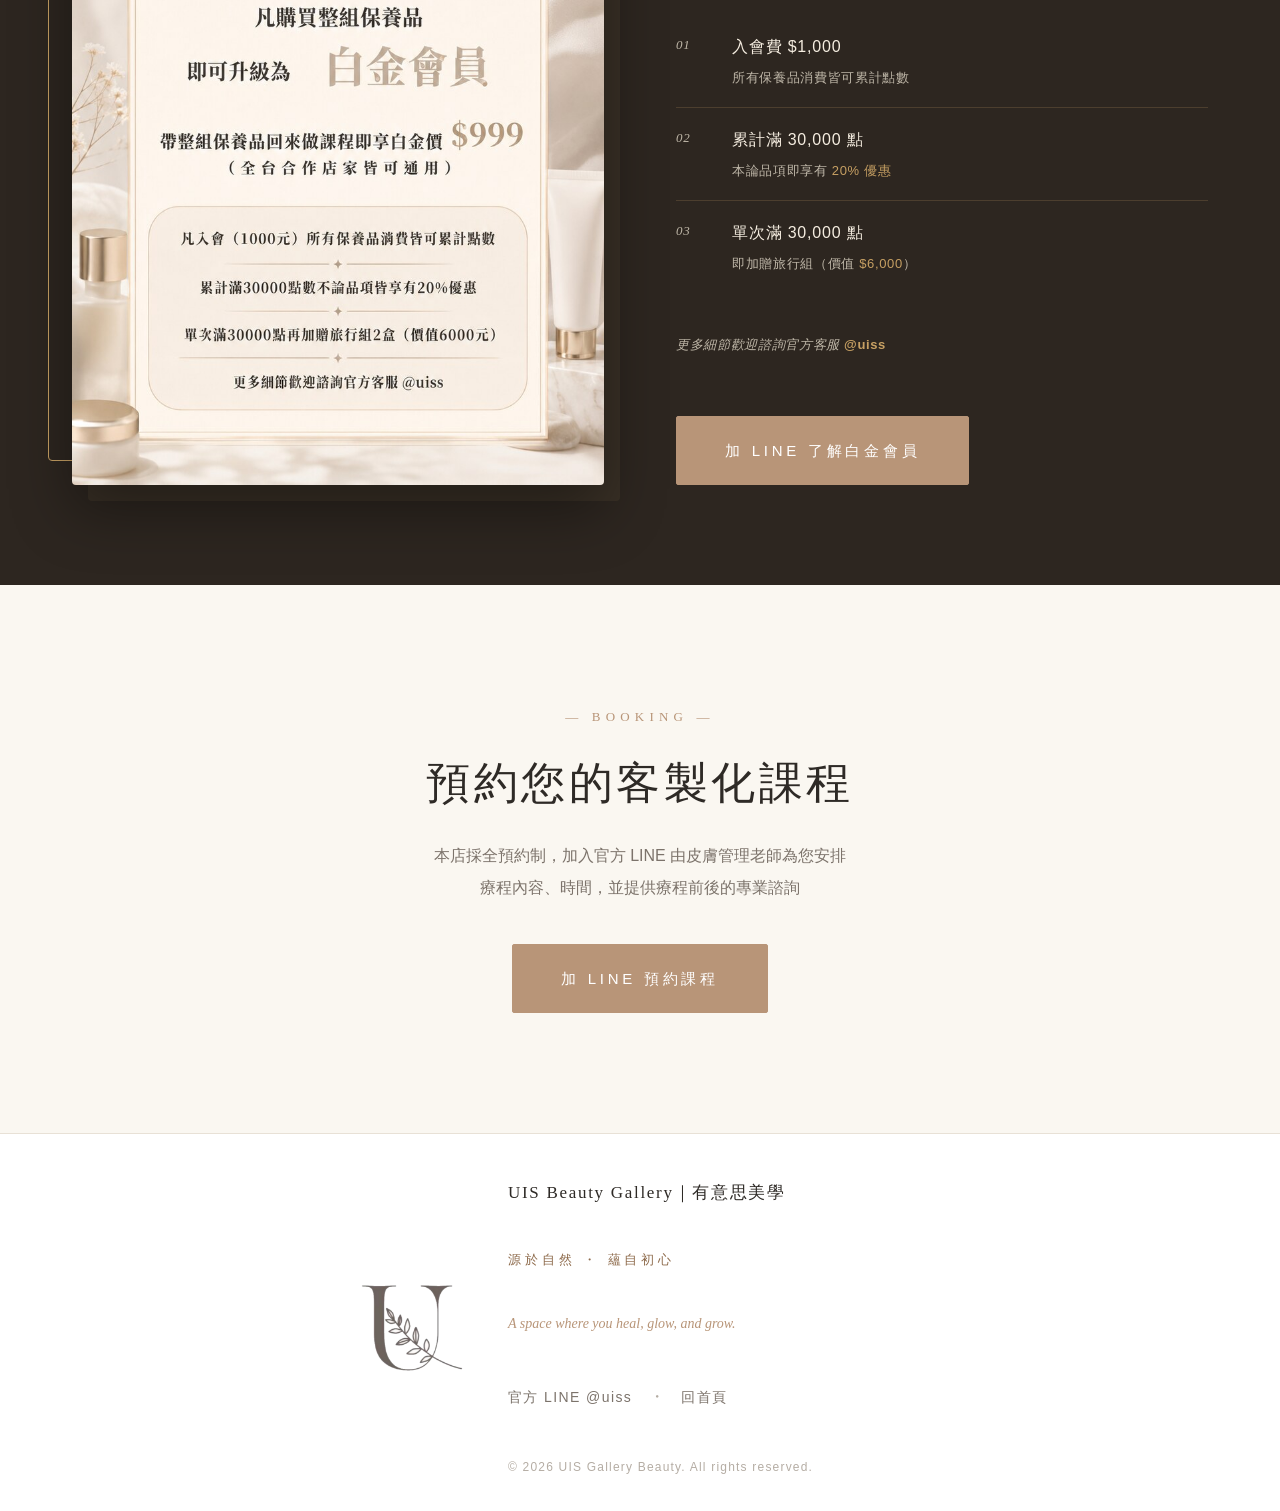
==== commit ae272155: "style(footer): 收緊排版（LOGO 120px、gap 36px、行距縮） 避免左右兩欄太空： - padding 60/40 → 44/32 - max-width 880 → 640" ====
--- a/courses.html
+++ b/courses.html
@@ -10,7 +10,7 @@
   <link rel="icon" type="image/png" sizes="32x32" href="images/brand/favicon-32.png">
   <link rel="icon" type="image/png" sizes="192x192" href="images/brand/favicon-192.png">
   <link rel="apple-touch-icon" sizes="180x180" href="images/brand/apple-touch-icon.png">
-  <link rel="stylesheet" href="assets/css/style.css?v=202605300919">
+  <link rel="stylesheet" href="assets/css/style.css?v=202605301717">
 </head>
 <body>
 
@@ -148,6 +148,6 @@
     </div>
   </footer>
 
-  <script src="assets/js/main.js?v=202605300919"></script>
+  <script src="assets/js/main.js?v=202605301717"></script>
 </body>
 </html>
--- a/assets/css/style.css
+++ b/assets/css/style.css
@@ -1036,7 +1036,7 @@
 
 /* ---------- Footer（左右兩欄：左 LOGO、右文字群組）---------- */
 .site-footer {
-  padding: 56px 0 40px;
+  padding: 44px 0 32px;
   background: #fff;
   border-top: 1px solid var(--color-line);
 }
@@ -1044,12 +1044,12 @@
   display: grid;
   grid-template-columns: auto 1fr;
   align-items: center;
-  gap: 56px;
-  max-width: 880px;
+  gap: 36px;
+  max-width: 640px;
 }
 .footer-logo {
   width: auto;
-  height: 168px;
+  height: 120px;
   margin: 0;
   opacity: 1;
   grid-row: 1 / span 5;      /* 強制跨 5 row，蓋住左欄整欄；右欄文字依序填 */
@@ -1058,27 +1058,27 @@
 }
 .footer-brand {
   font-family: var(--font-heading);
-  font-size: 18px;
+  font-size: 17px;
   letter-spacing: 0.1em;
-  margin: 0 0 8px;
+  margin: 0 0 4px;
   text-align: left;
 }
 .footer-tagline {
   letter-spacing: 0.3em;
   color: var(--color-accent-dark);
-  margin: 0 0 8px;
-  font-size: 14px;
+  margin: 0 0 4px;
+  font-size: 13px;
   text-align: left;
 }
 .footer-en {
   font-family: var(--font-en);
   font-style: italic;
   color: var(--color-accent);
-  font-size: 15px;
-  margin: 0 0 20px;
+  font-size: 14px;
+  margin: 0 0 10px;
   text-align: left;
 }
-.footer-links { margin: 0 0 20px; text-align: left; }
+.footer-links { margin: 0 0 10px; text-align: left; }
 .footer-links a {
   color: var(--color-muted);
   font-size: 14px;
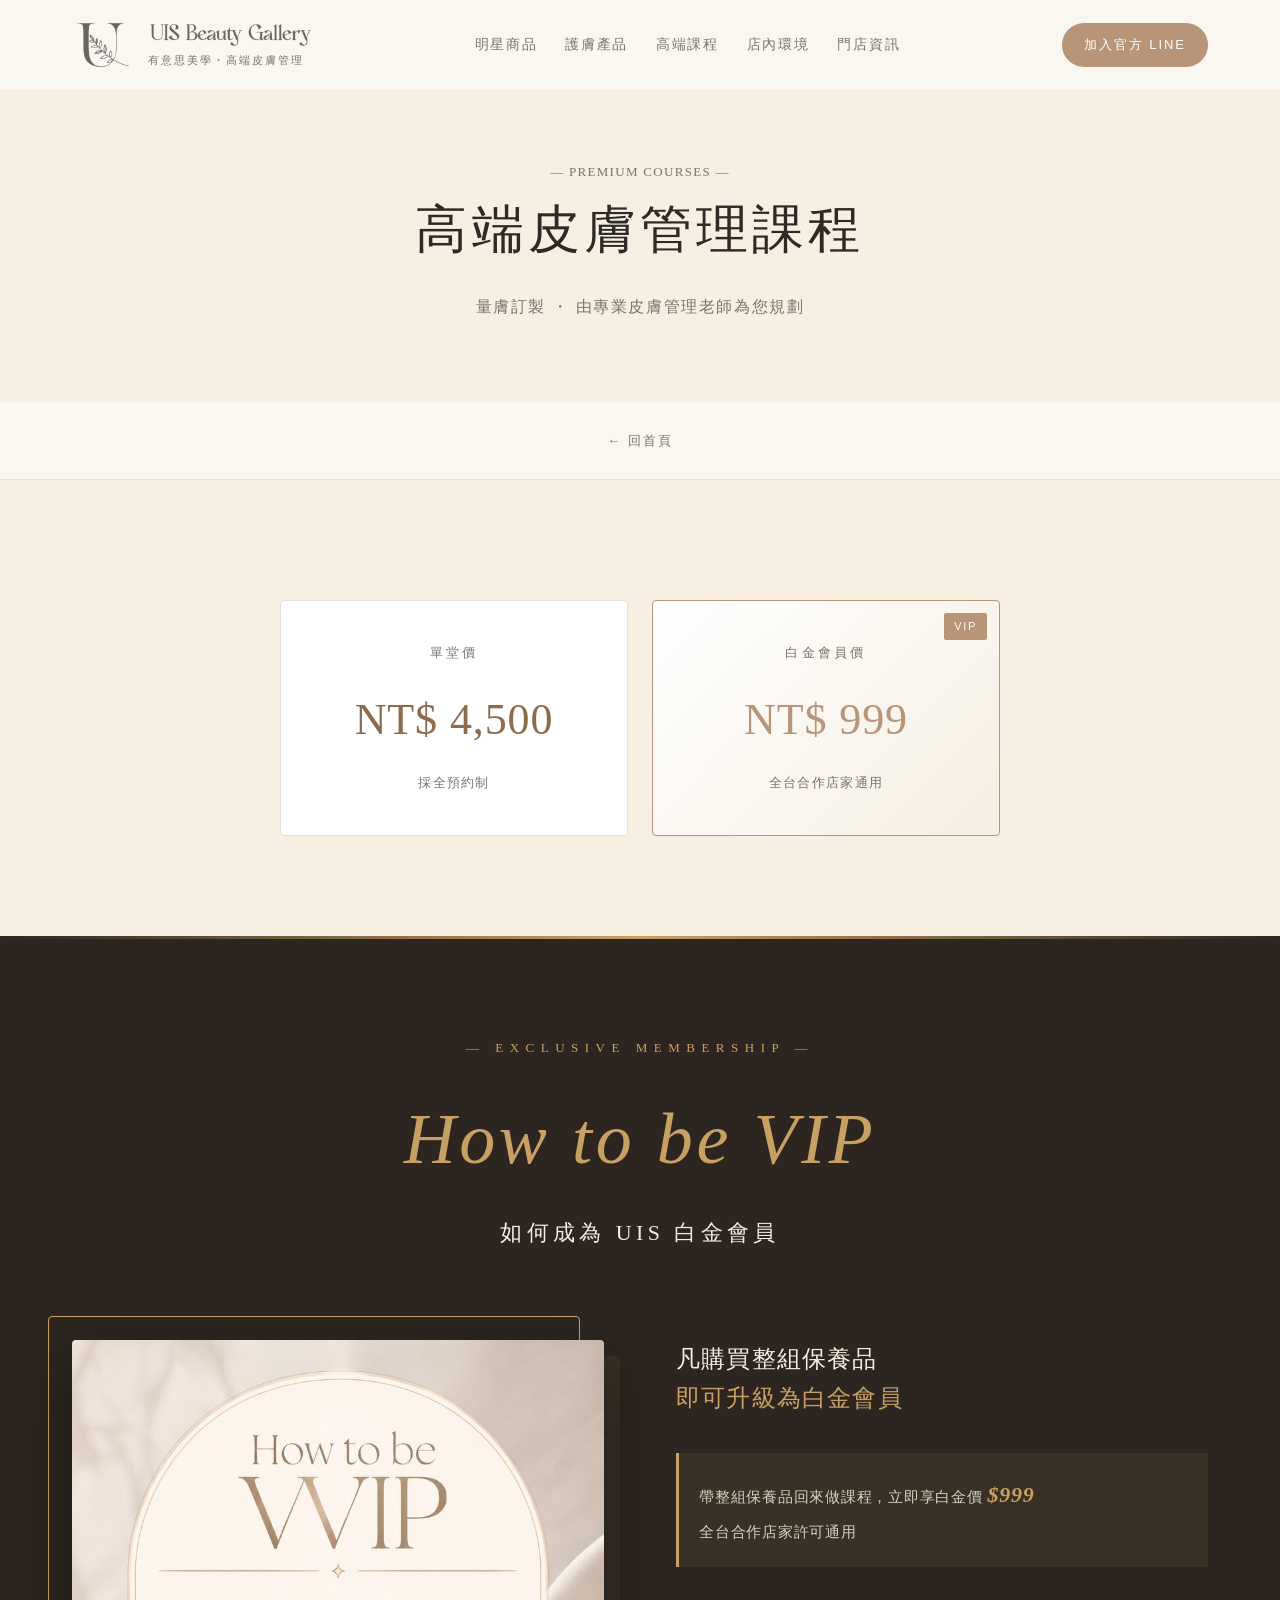
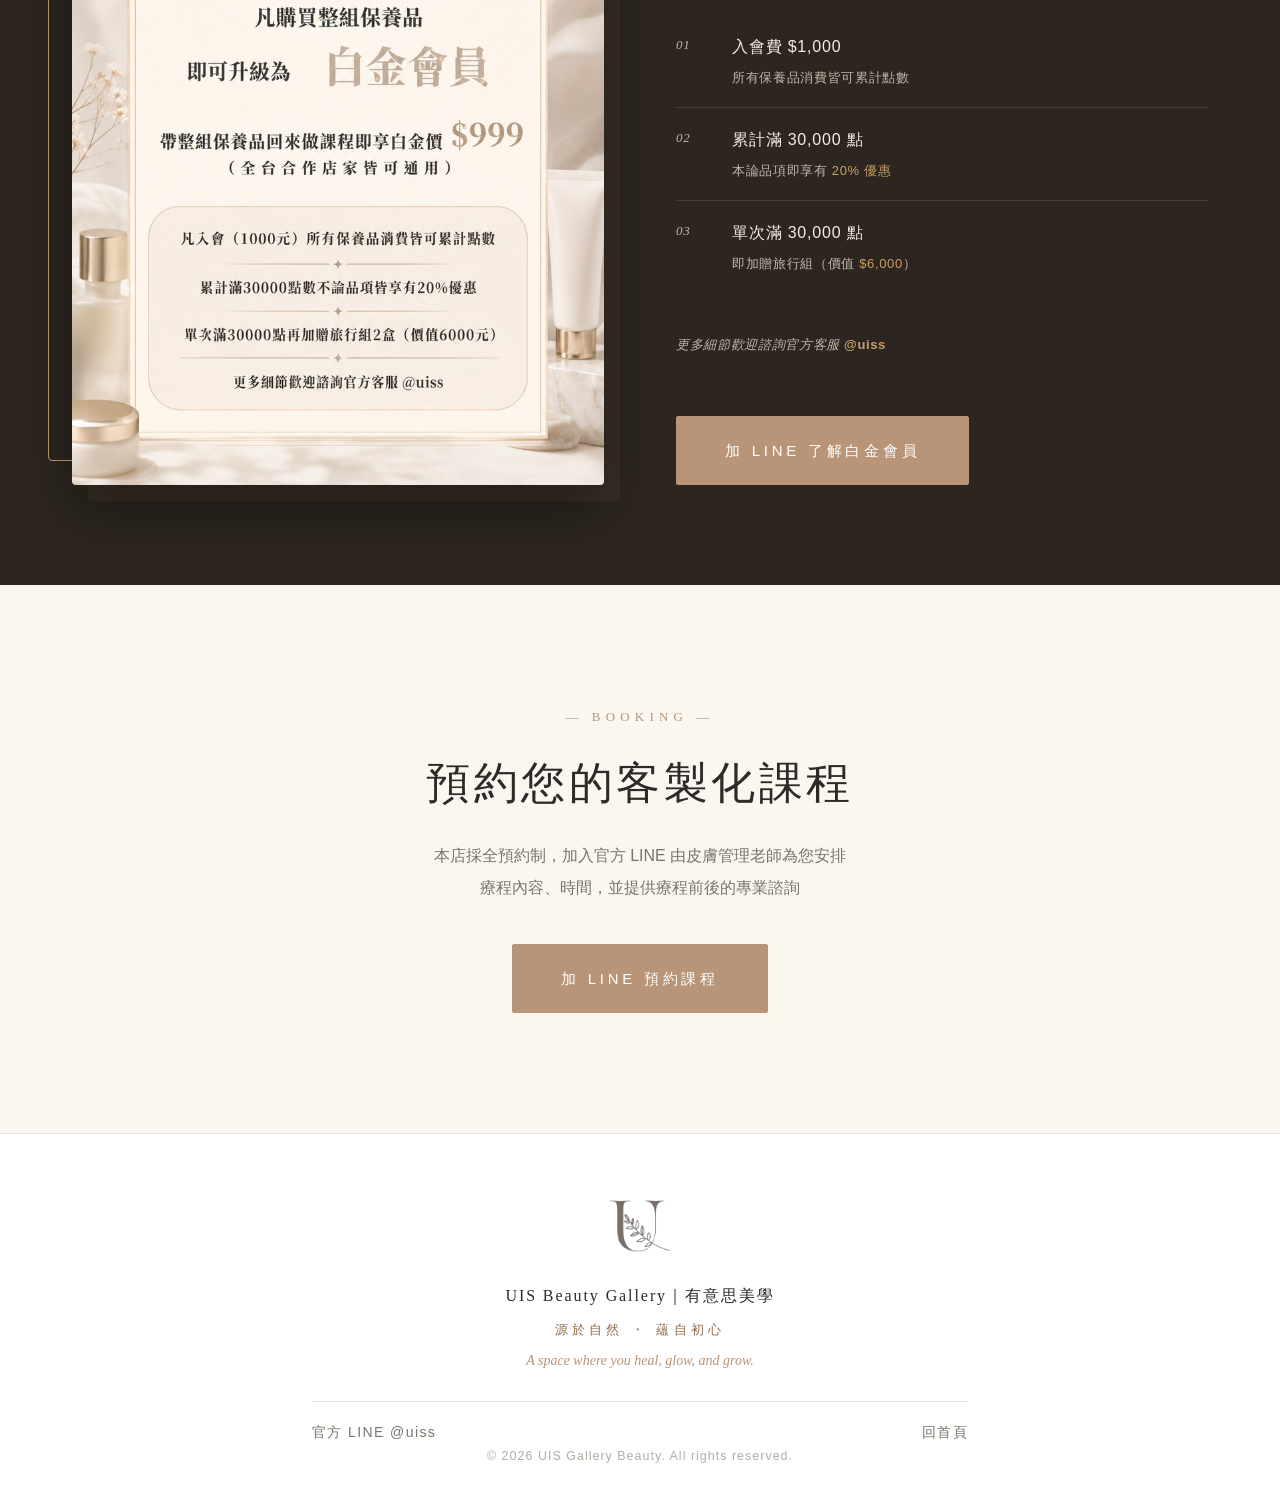
==== commit 7785738b: "redesign(footer): 改回精品品牌標準佈局 承認方向錯誤：左右兩欄硬塞 LOGO + 5 行碎文字不是業界做法  新佈局（參考 Aesop/Sulwhasoo/Diptyque 等精品 " ====
--- a/courses.html
+++ b/courses.html
@@ -10,7 +10,7 @@
   <link rel="icon" type="image/png" sizes="32x32" href="images/brand/favicon-32.png">
   <link rel="icon" type="image/png" sizes="192x192" href="images/brand/favicon-192.png">
   <link rel="apple-touch-icon" sizes="180x180" href="images/brand/apple-touch-icon.png">
-  <link rel="stylesheet" href="assets/css/style.css?v=202605301717">
+  <link rel="stylesheet" href="assets/css/style.css?v=202605301719">
 </head>
 <body>
 
@@ -148,6 +148,6 @@
     </div>
   </footer>
 
-  <script src="assets/js/main.js?v=202605301717"></script>
+  <script src="assets/js/main.js?v=202605301719"></script>
 </body>
 </html>
--- a/assets/css/style.css
+++ b/assets/css/style.css
@@ -1034,51 +1034,59 @@
   .lightbox-next { right: 8px; width: 44px; height: 44px; font-size: 24px; }
 }
 
-/* ---------- Footer（左右兩欄：左 LOGO、右文字群組）---------- */
+/* ---------- Footer（精品品牌標準佈局：LOGO 印記 + 置中堆疊 + 細線底欄）---------- */
 .site-footer {
-  padding: 44px 0 32px;
+  padding: 56px 0 32px;
   background: #fff;
   border-top: 1px solid var(--color-line);
+  text-align: center;
 }
 .site-footer .container {
-  display: grid;
-  grid-template-columns: auto 1fr;
-  align-items: center;
-  gap: 36px;
-  max-width: 640px;
+  max-width: 720px;
 }
 .footer-logo {
   width: auto;
-  height: 120px;
-  margin: 0;
-  opacity: 1;
-  grid-row: 1 / span 5;      /* 強制跨 5 row，蓋住左欄整欄；右欄文字依序填 */
-  grid-column: 1;
-  align-self: center;
+  height: 72px;             /* 小品牌印記，不搶戲 */
+  margin: 0 auto 20px;
+  opacity: 0.92;
+  display: block;
 }
 .footer-brand {
   font-family: var(--font-heading);
-  font-size: 17px;
-  letter-spacing: 0.1em;
-  margin: 0 0 4px;
-  text-align: left;
+  font-size: 16px;
+  letter-spacing: 0.12em;
+  margin: 0 0 8px;
 }
 .footer-tagline {
-  letter-spacing: 0.3em;
+  letter-spacing: 0.32em;
   color: var(--color-accent-dark);
-  margin: 0 0 4px;
-  font-size: 13px;
-  text-align: left;
+  margin: 0 0 6px;
+  font-size: 13px;
 }
 .footer-en {
   font-family: var(--font-en);
   font-style: italic;
   color: var(--color-accent);
   font-size: 14px;
-  margin: 0 0 10px;
-  text-align: left;
-}
-.footer-links { margin: 0 0 10px; text-align: left; }
+  margin: 0 0 28px;
+}
+/* 細線底欄：左 LINE、右 copyright */
+.footer-links {
+  display: flex;
+  justify-content: space-between;
+  align-items: center;
+  border-top: 1px solid var(--color-line);
+  padding-top: 18px;
+  margin-top: 0;
+  font-size: 12.5px;
+}
+.footer-links a {
+  color: var(--color-muted);
+  letter-spacing: 0.08em;
+  text-decoration: none;
+}
+.footer-links a:hover { color: var(--color-accent-dark); }
+.footer-sep { display: none; }     /* 細線佈局不需要分隔點 */
 .footer-links a {
   color: var(--color-muted);
   font-size: 14px;
@@ -1091,31 +1099,25 @@
   margin: 0 12px;
 }
 .footer-copy {
-  font-size: 12px;
+  font-size: 12.5px;
   color: var(--color-faint);
-  letter-spacing: 0.1em;
+  letter-spacing: 0.08em;
   margin: 0;
-  text-align: left;
-}
-
-/* RWD：手機/平板 footer 回到單欄居中 */
-@media (max-width: 768px) {
-  .site-footer .container {
-    grid-template-columns: 1fr;
-    gap: 24px;
-    text-align: center;
-    max-width: 480px;
+}
+/* 把 copyright 從 flex container 外搬進來：透過 flex 的「最後一個 child」邏輯 */
+.site-footer .container > .footer-copy {
+  margin-top: 0;
+}
+
+/* RWD：手機 footer 細線下方改垂直堆疊 */
+@media (max-width: 600px) {
+  .footer-logo { height: 60px; margin-bottom: 16px; }
+  .footer-links {
+    flex-direction: column;
+    gap: 10px;
+    padding-top: 16px;
   }
-  .footer-logo {
-    grid-row: auto;
-    grid-column: auto;
-    margin: 0 auto;
-    height: 120px;
-  }
-  .footer-brand, .footer-tagline, .footer-en,
-  .footer-links, .footer-copy {
-    text-align: center;
-  }
+  .footer-en { margin-bottom: 22px; }
 }
 
 /* ---------- Products page 共用樣式 ---------- */
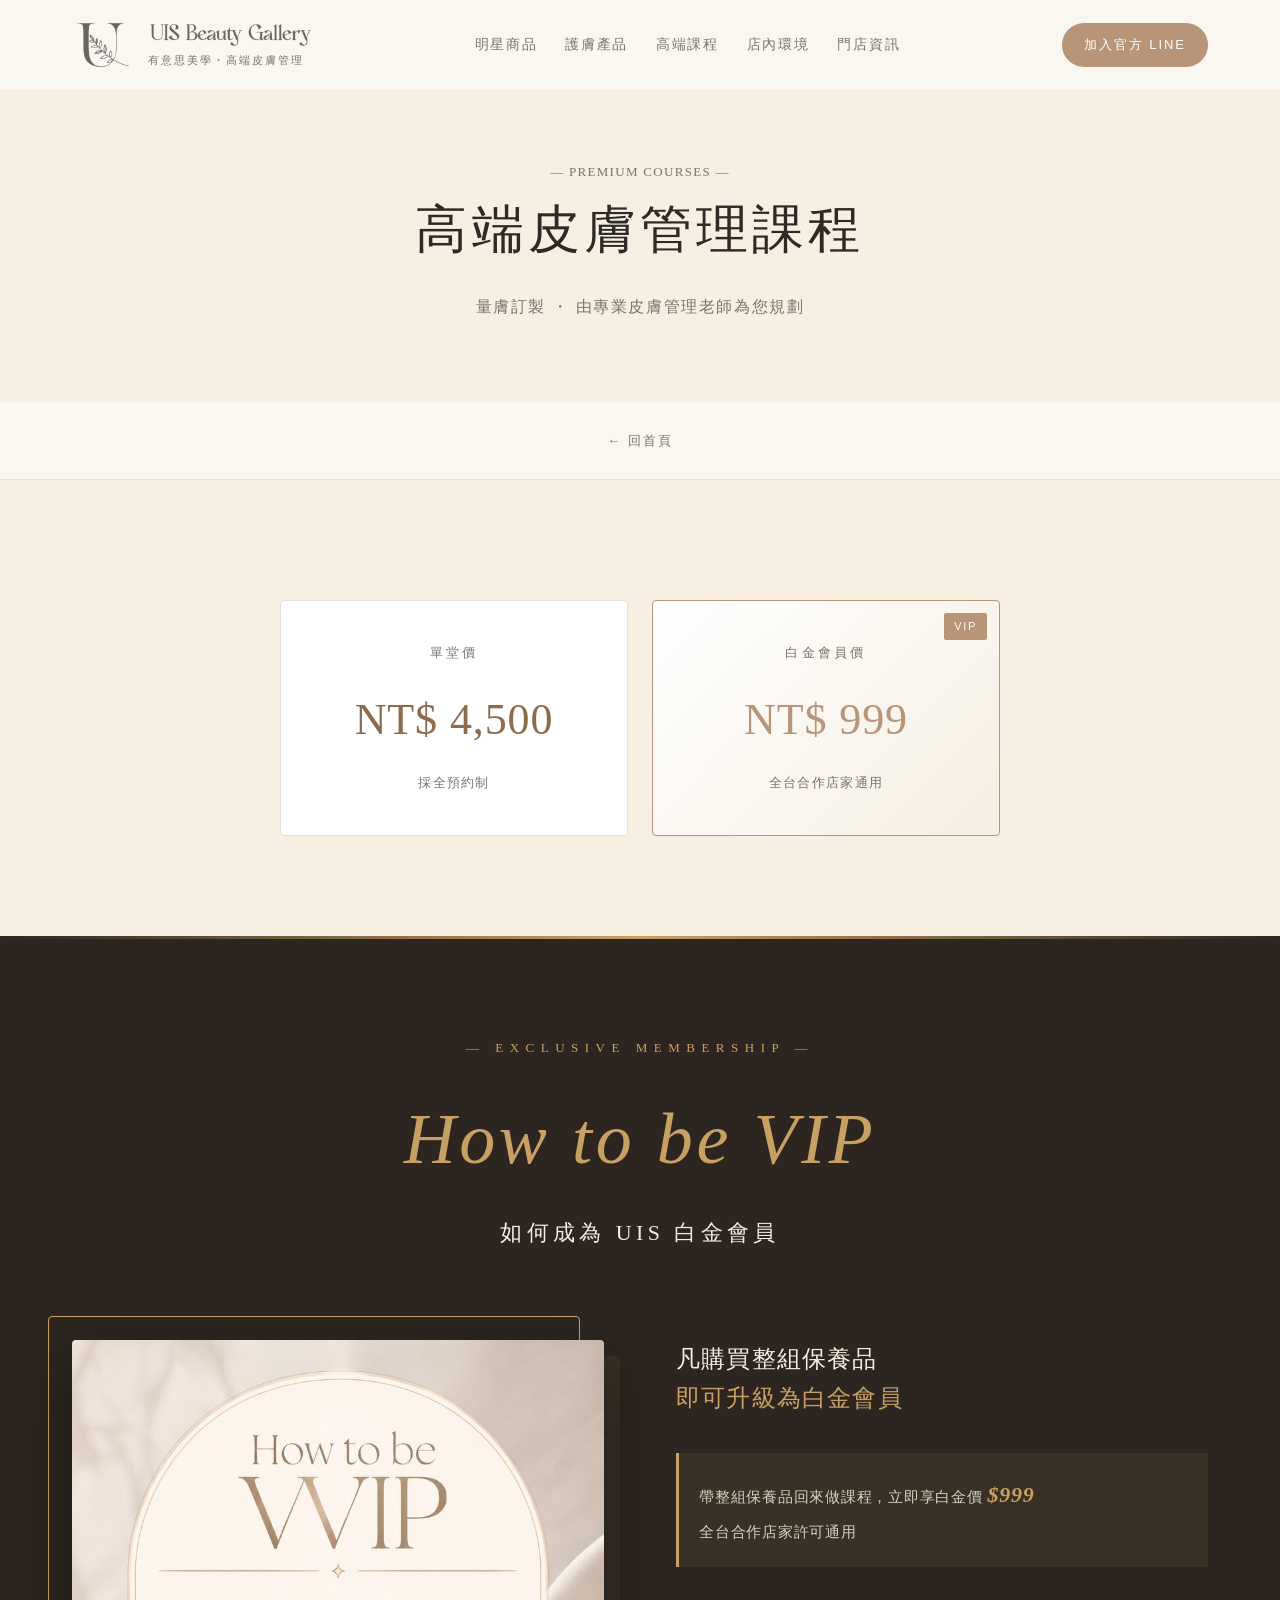
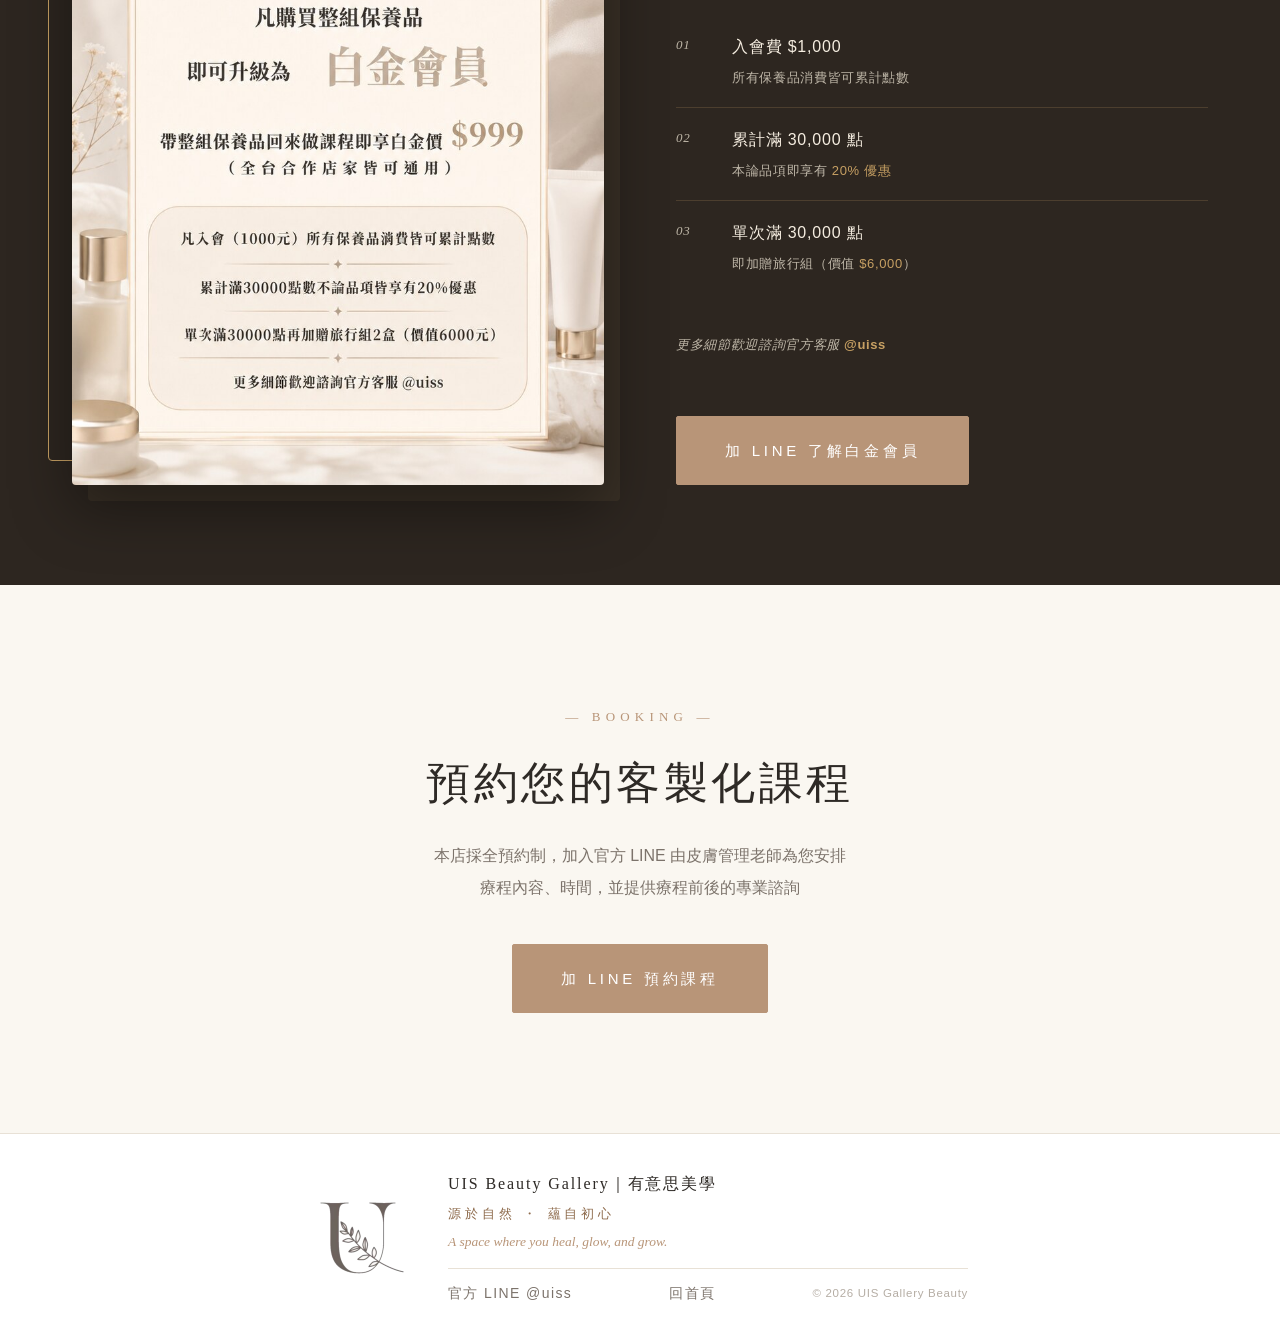
==== commit 604b4959: "redesign(footer): 真正設計過的左右兩欄（壓矮白色區） 修正方向：使用者要的就是左右兩欄壓矮 footer，不是回到置中版  用 grid-template-areas 精準控制位置（" ====
--- a/courses.html
+++ b/courses.html
@@ -10,7 +10,7 @@
   <link rel="icon" type="image/png" sizes="32x32" href="images/brand/favicon-32.png">
   <link rel="icon" type="image/png" sizes="192x192" href="images/brand/favicon-192.png">
   <link rel="apple-touch-icon" sizes="180x180" href="images/brand/apple-touch-icon.png">
-  <link rel="stylesheet" href="assets/css/style.css?v=202605301719">
+  <link rel="stylesheet" href="assets/css/style.css?v=202605301723">
 </head>
 <body>
 
@@ -148,6 +148,6 @@
     </div>
   </footer>
 
-  <script src="assets/js/main.js?v=202605301719"></script>
+  <script src="assets/js/main.js?v=202605301723"></script>
 </body>
 </html>
--- a/assets/css/style.css
+++ b/assets/css/style.css
@@ -1034,59 +1034,90 @@
   .lightbox-next { right: 8px; width: 44px; height: 44px; font-size: 24px; }
 }
 
-/* ---------- Footer（精品品牌標準佈局：LOGO 印記 + 置中堆疊 + 細線底欄）---------- */
+/* ---------- Footer（左右兩欄：左 LOGO、右文字組，壓矮白色區）---------- */
 .site-footer {
-  padding: 56px 0 32px;
+  padding: 36px 0 26px;
   background: #fff;
   border-top: 1px solid var(--color-line);
-  text-align: center;
 }
 .site-footer .container {
+  display: grid;
+  grid-template-columns: auto 1fr;
+  grid-template-areas:
+    "logo brand"
+    "logo tagline"
+    "logo en"
+    "logo links";
+  column-gap: 36px;
+  row-gap: 0;
+  align-items: center;
   max-width: 720px;
 }
 .footer-logo {
+  grid-area: logo;
   width: auto;
-  height: 72px;             /* 小品牌印記，不搶戲 */
-  margin: 0 auto 20px;
-  opacity: 0.92;
-  display: block;
+  height: 100px;
+  margin: 0;
+  opacity: 1;
+  align-self: center;
 }
 .footer-brand {
+  grid-area: brand;
   font-family: var(--font-heading);
   font-size: 16px;
   letter-spacing: 0.12em;
-  margin: 0 0 8px;
+  margin: 0 0 4px;
+  text-align: left;
+  align-self: end;
 }
 .footer-tagline {
-  letter-spacing: 0.32em;
+  grid-area: tagline;
+  letter-spacing: 0.3em;
   color: var(--color-accent-dark);
-  margin: 0 0 6px;
-  font-size: 13px;
+  font-size: 13px;
+  margin: 0 0 4px;
+  text-align: left;
+  align-self: center;
 }
 .footer-en {
+  grid-area: en;
   font-family: var(--font-en);
   font-style: italic;
   color: var(--color-accent);
-  font-size: 14px;
-  margin: 0 0 28px;
-}
-/* 細線底欄：左 LINE、右 copyright */
+  font-size: 13.5px;
+  margin: 0 0 14px;
+  text-align: left;
+  align-self: center;
+}
+/* 細線底欄：右欄底下、左 LINE、右 © copyright */
 .footer-links {
+  grid-area: links;
   display: flex;
   justify-content: space-between;
   align-items: center;
   border-top: 1px solid var(--color-line);
-  padding-top: 18px;
-  margin-top: 0;
-  font-size: 12.5px;
+  padding-top: 12px;
+  margin: 0;
+  font-size: 12px;
+  align-self: start;
 }
 .footer-links a {
   color: var(--color-muted);
-  letter-spacing: 0.08em;
+  letter-spacing: 0.06em;
   text-decoration: none;
 }
 .footer-links a:hover { color: var(--color-accent-dark); }
-.footer-sep { display: none; }     /* 細線佈局不需要分隔點 */
+.footer-sep { display: none; }
+/* 把 .footer-copy 顯示在 .footer-links 內側右邊（用 ::after 從 data 寫入太麻煩，所以用 grid 把 copy 推進 links 那塊） */
+.footer-copy {
+  display: none;       /* 桌面：被收進 links 的 flex 右側，這個 <p> 隱藏 */
+}
+.footer-links::after {
+  content: "© 2026 UIS Gallery Beauty";
+  color: var(--color-faint);
+  letter-spacing: 0.06em;
+  font-size: 11.5px;
+}
 .footer-links a {
   color: var(--color-muted);
   font-size: 14px;
@@ -1098,26 +1129,38 @@
   color: var(--color-faint);
   margin: 0 12px;
 }
-.footer-copy {
-  font-size: 12.5px;
-  color: var(--color-faint);
-  letter-spacing: 0.08em;
-  margin: 0;
-}
-/* 把 copyright 從 flex container 外搬進來：透過 flex 的「最後一個 child」邏輯 */
-.site-footer .container > .footer-copy {
-  margin-top: 0;
-}
-
-/* RWD：手機 footer 細線下方改垂直堆疊 */
+/* RWD：手機 footer 改回單欄居中（左右兩欄在小螢幕擠不下） */
 @media (max-width: 600px) {
-  .footer-logo { height: 60px; margin-bottom: 16px; }
+  .site-footer { padding: 32px 0 24px; }
+  .site-footer .container {
+    grid-template-columns: 1fr;
+    grid-template-areas:
+      "logo"
+      "brand"
+      "tagline"
+      "en"
+      "links";
+    column-gap: 0;
+    text-align: center;
+    max-width: 320px;
+  }
+  .footer-logo {
+    height: 64px;
+    margin: 0 auto 14px;
+    align-self: center;
+  }
+  .footer-brand, .footer-tagline, .footer-en {
+    text-align: center;
+    align-self: center;
+  }
+  .footer-en { margin-bottom: 16px; }
   .footer-links {
     flex-direction: column;
-    gap: 10px;
-    padding-top: 16px;
-  }
-  .footer-en { margin-bottom: 22px; }
+    gap: 8px;
+    padding-top: 14px;
+    justify-content: center;
+  }
+  .footer-links::after { text-align: center; }
 }
 
 /* ---------- Products page 共用樣式 ---------- */
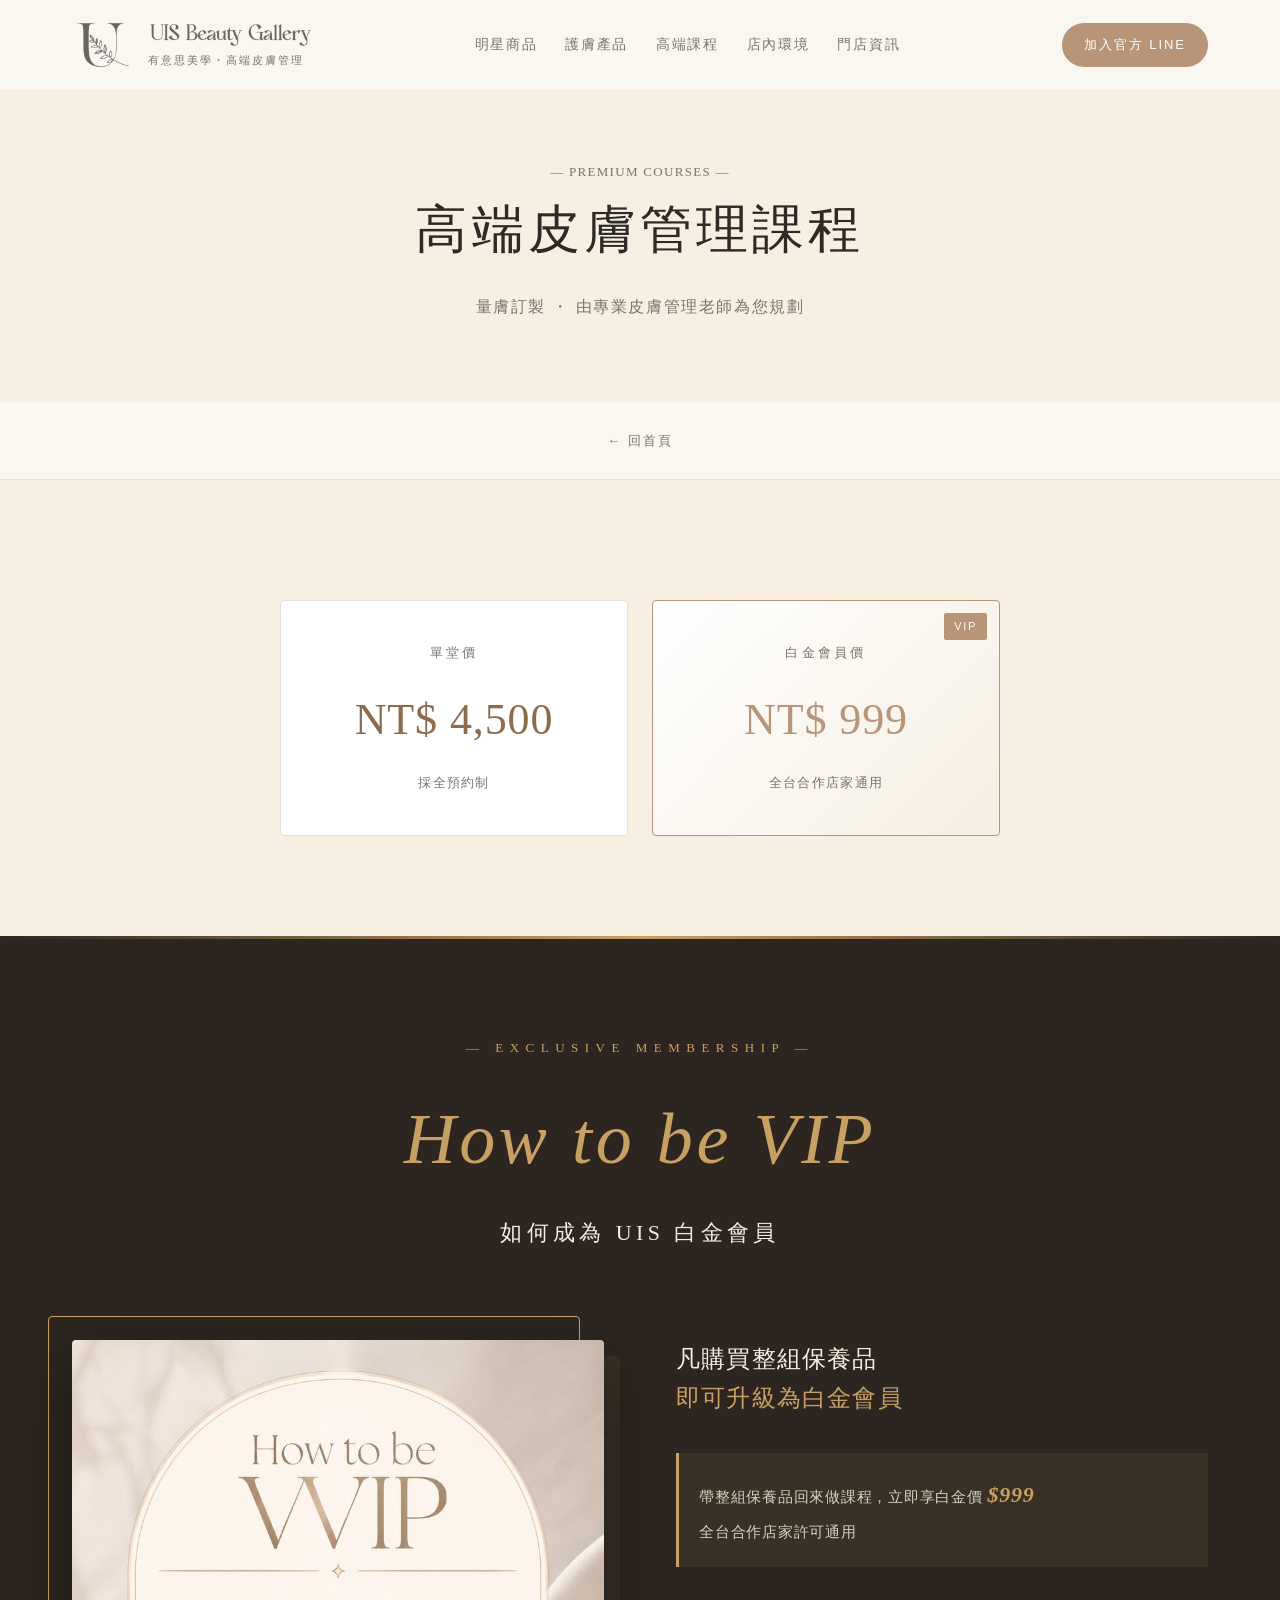
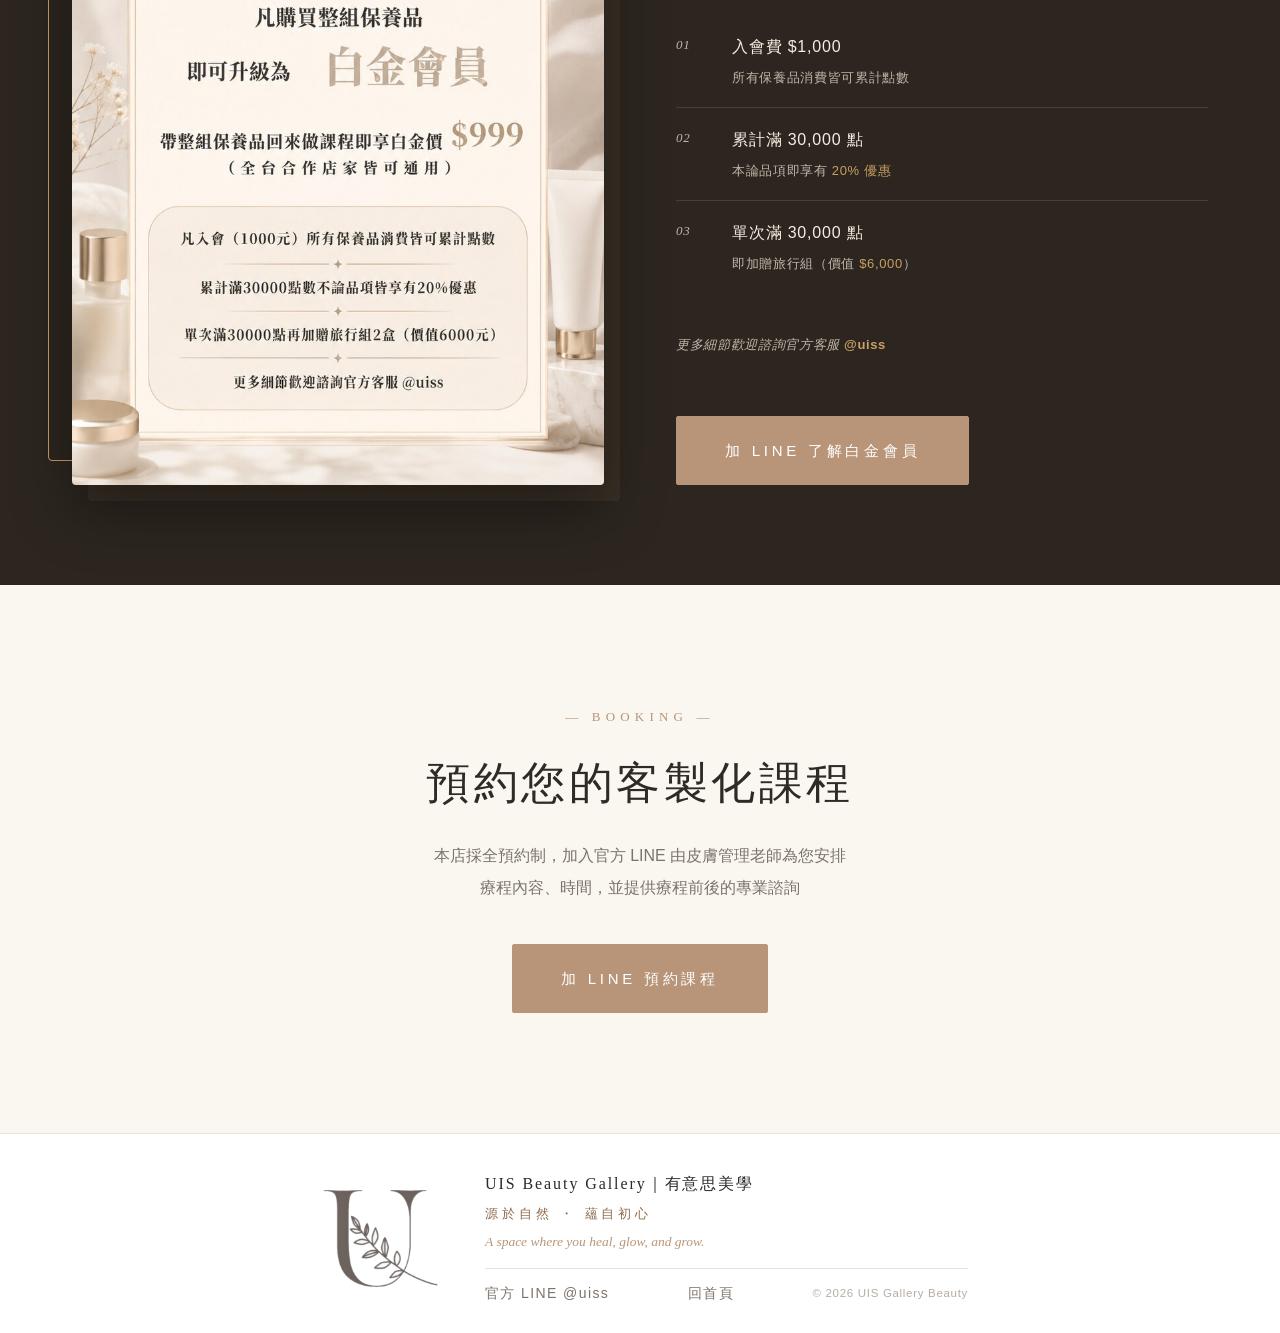
==== commit fb26a760: "style(footer): LOGO 放大到 137px，上下緣對齊右欄文字組 依使用者邏輯：LOGO 上緣對 UIS Beauty Gallery 字、下緣對 © copyright 線 實測右欄" ====
--- a/courses.html
+++ b/courses.html
@@ -10,7 +10,7 @@
   <link rel="icon" type="image/png" sizes="32x32" href="images/brand/favicon-32.png">
   <link rel="icon" type="image/png" sizes="192x192" href="images/brand/favicon-192.png">
   <link rel="apple-touch-icon" sizes="180x180" href="images/brand/apple-touch-icon.png">
-  <link rel="stylesheet" href="assets/css/style.css?v=202605301723">
+  <link rel="stylesheet" href="assets/css/style.css?v=202605301730">
 </head>
 <body>
 
@@ -148,6 +148,6 @@
     </div>
   </footer>
 
-  <script src="assets/js/main.js?v=202605301723"></script>
+  <script src="assets/js/main.js?v=202605301730"></script>
 </body>
 </html>
--- a/assets/css/style.css
+++ b/assets/css/style.css
@@ -1056,10 +1056,10 @@
 .footer-logo {
   grid-area: logo;
   width: auto;
-  height: 100px;
+  height: 137px;        /* = 右欄 brand 頂到 links 底的實測高度，上下緣對齊 */
   margin: 0;
   opacity: 1;
-  align-self: center;
+  align-self: stretch;  /* 撐滿 grid cell，與右欄等高 */
 }
 .footer-brand {
   grid-area: brand;
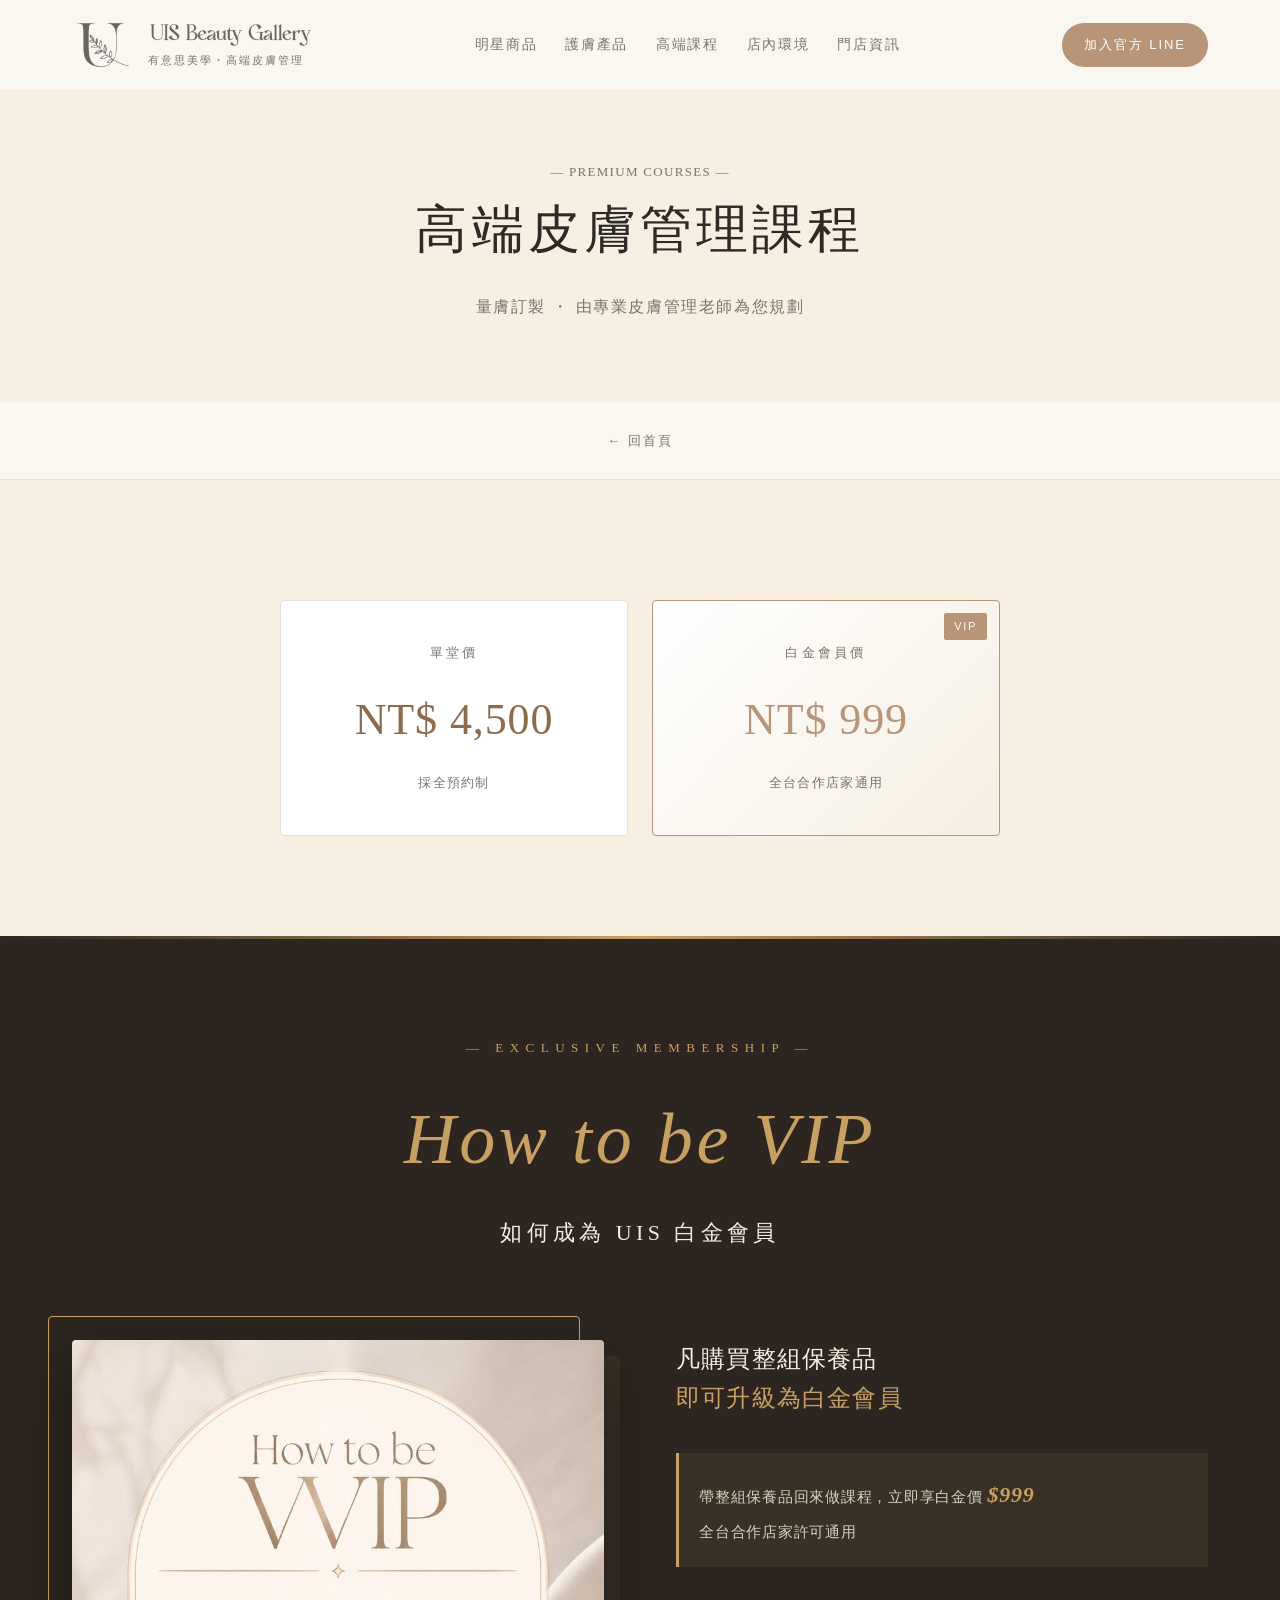
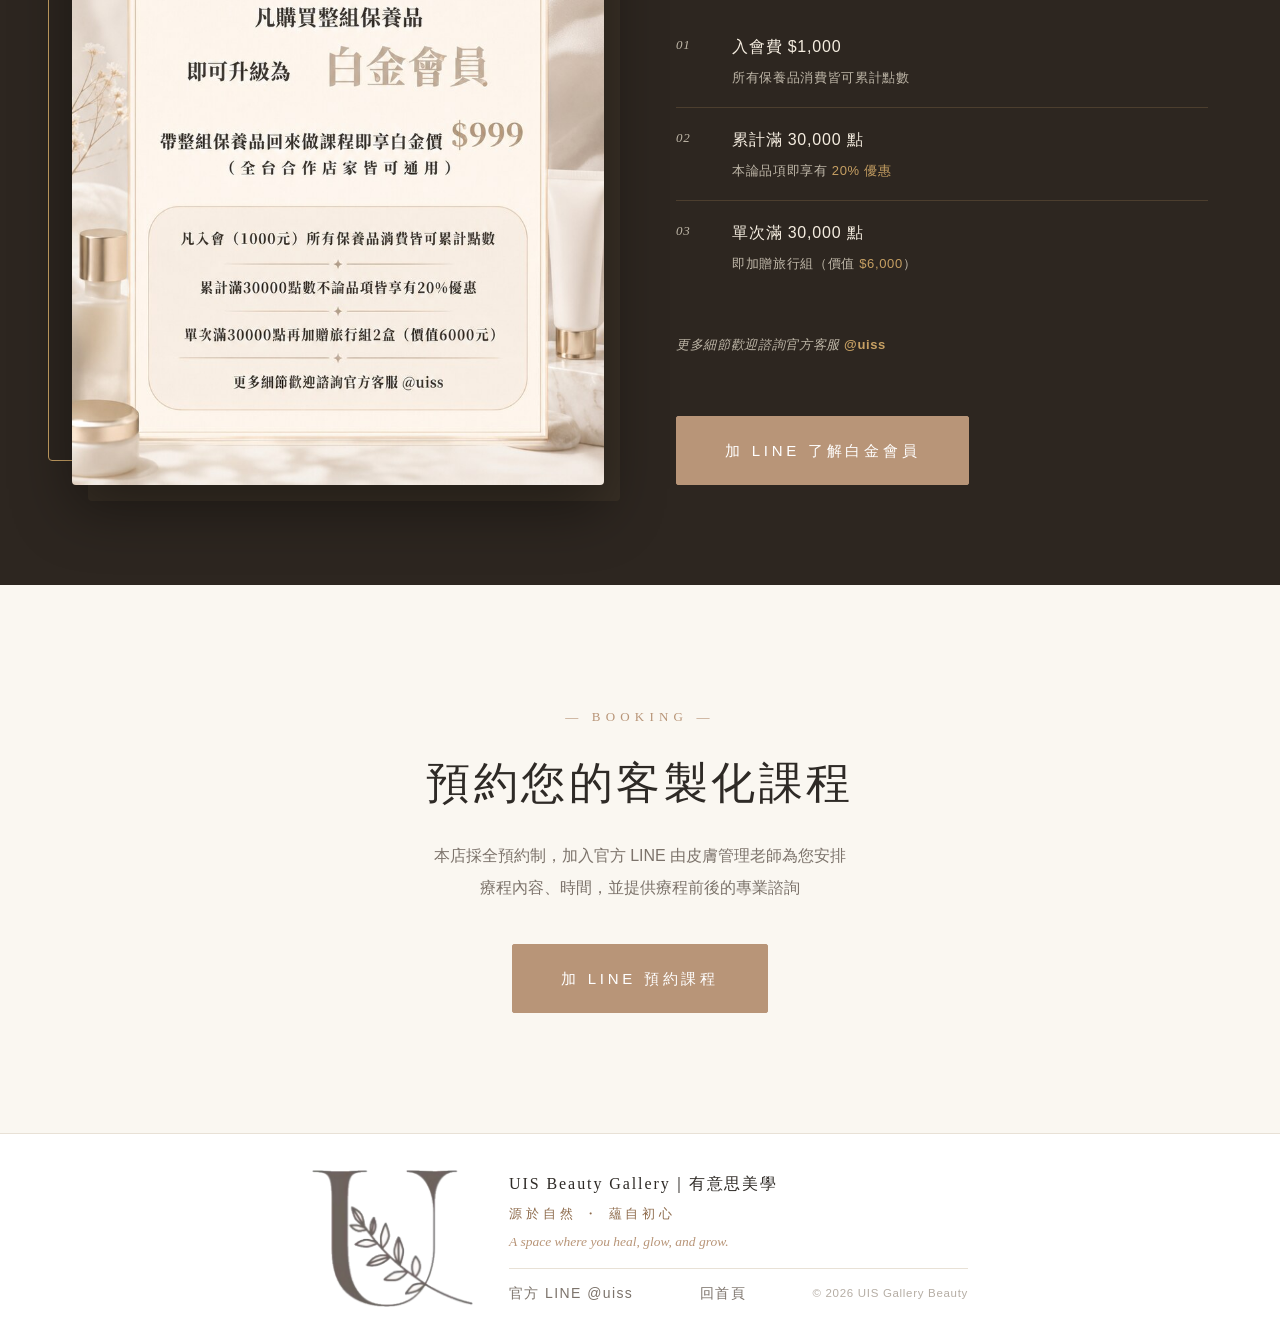
==== commit d02d0517: "fix(footer): LOGO 換 trim 版，墨水實際對齊文字上下緣 問題：logo-mark.png 是 800x800，但 LOGO 墨水（U+月桂葉）只佔 670x570 → 上下各有 " ====
--- a/courses.html
+++ b/courses.html
@@ -10,7 +10,7 @@
   <link rel="icon" type="image/png" sizes="32x32" href="images/brand/favicon-32.png">
   <link rel="icon" type="image/png" sizes="192x192" href="images/brand/favicon-192.png">
   <link rel="apple-touch-icon" sizes="180x180" href="images/brand/apple-touch-icon.png">
-  <link rel="stylesheet" href="assets/css/style.css?v=202605301730">
+  <link rel="stylesheet" href="assets/css/style.css?v=202605301738">
 </head>
 <body>
 
@@ -148,6 +148,6 @@
     </div>
   </footer>
 
-  <script src="assets/js/main.js?v=202605301730"></script>
+  <script src="assets/js/main.js?v=202605301738"></script>
 </body>
 </html>
--- a/assets/css/style.css
+++ b/assets/css/style.css
@@ -1056,10 +1056,12 @@
 .footer-logo {
   grid-area: logo;
   width: auto;
-  height: 137px;        /* = 右欄 brand 頂到 links 底的實測高度，上下緣對齊 */
+  height: 137px;        /* = 右欄 brand 頂到 links 底的實測高度 */
   margin: 0;
   opacity: 1;
-  align-self: stretch;  /* 撐滿 grid cell，與右欄等高 */
+  align-self: stretch;
+  /* 用 trim 版（裁掉 800x800 PNG 的透明 padding，墨水真正貼齊邊框） */
+  content: url('../../images/brand/logo-mark-trim.png');
 }
 .footer-brand {
   grid-area: brand;
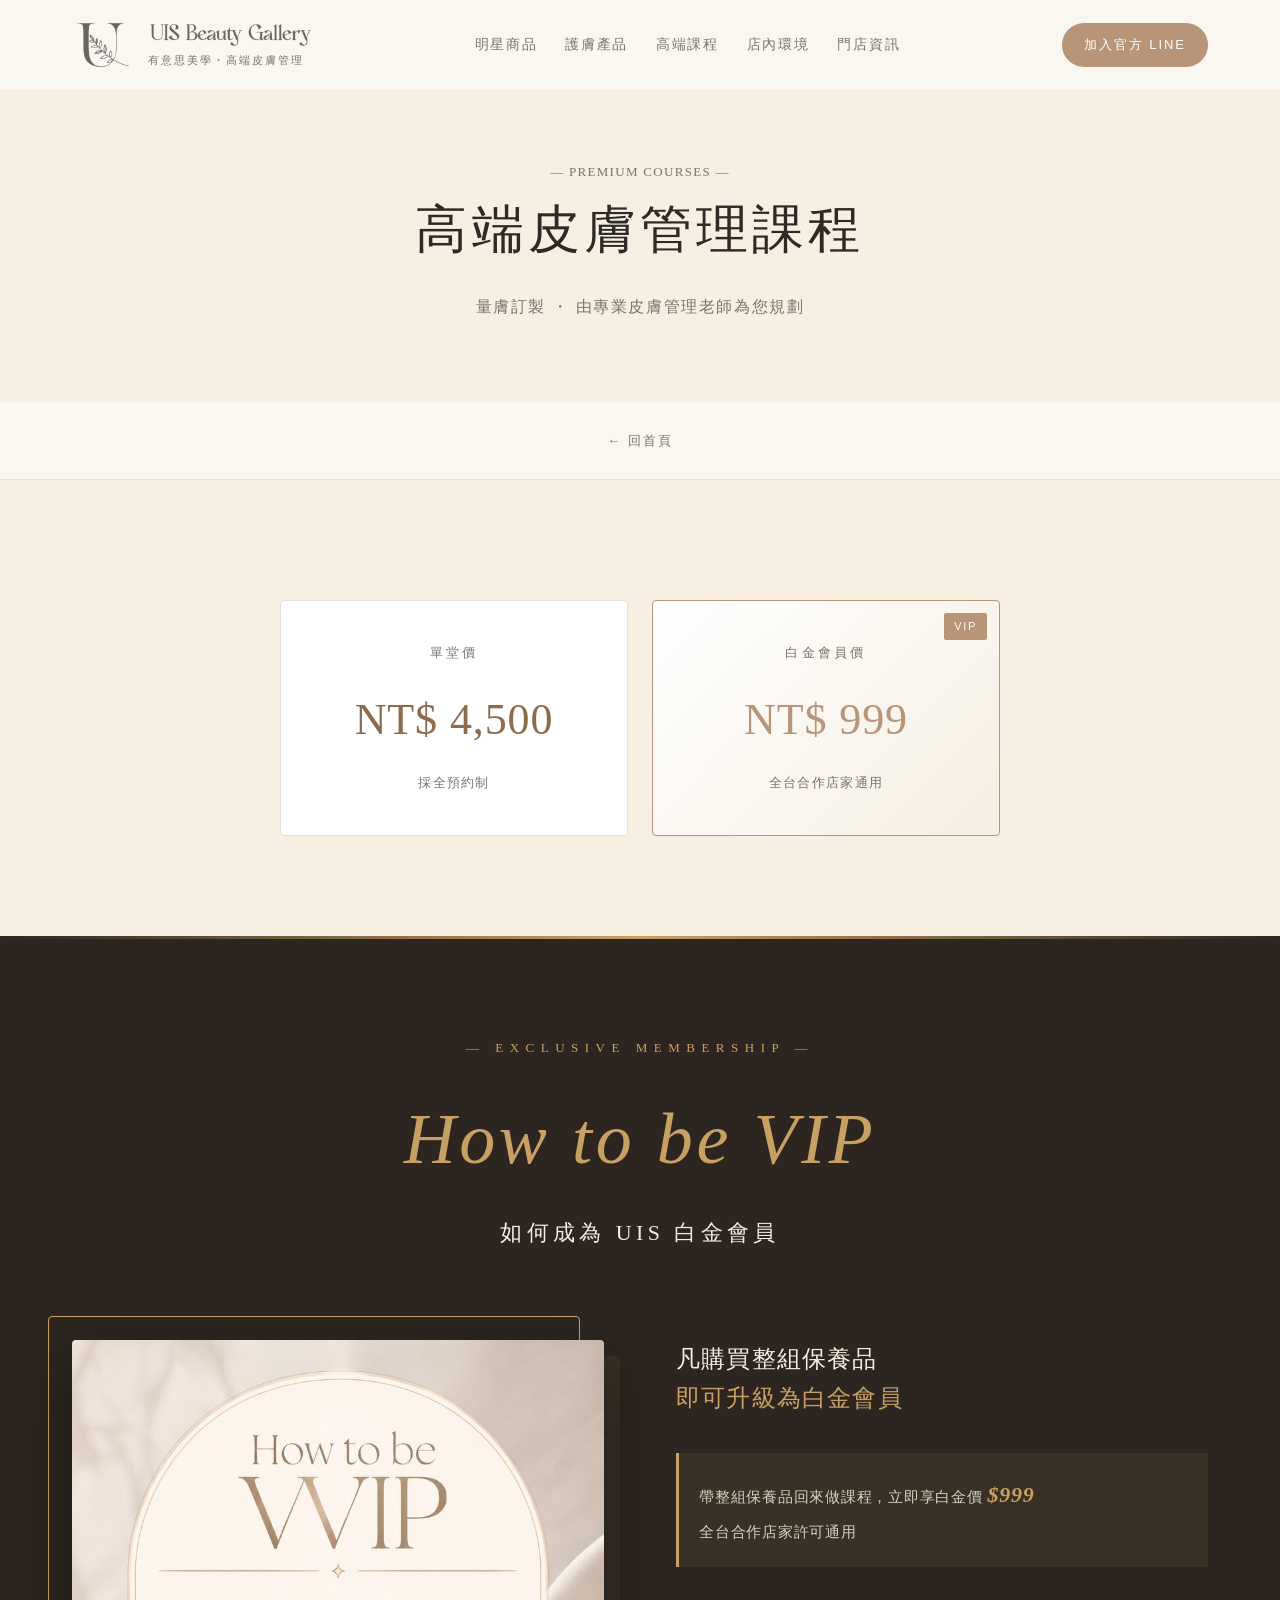
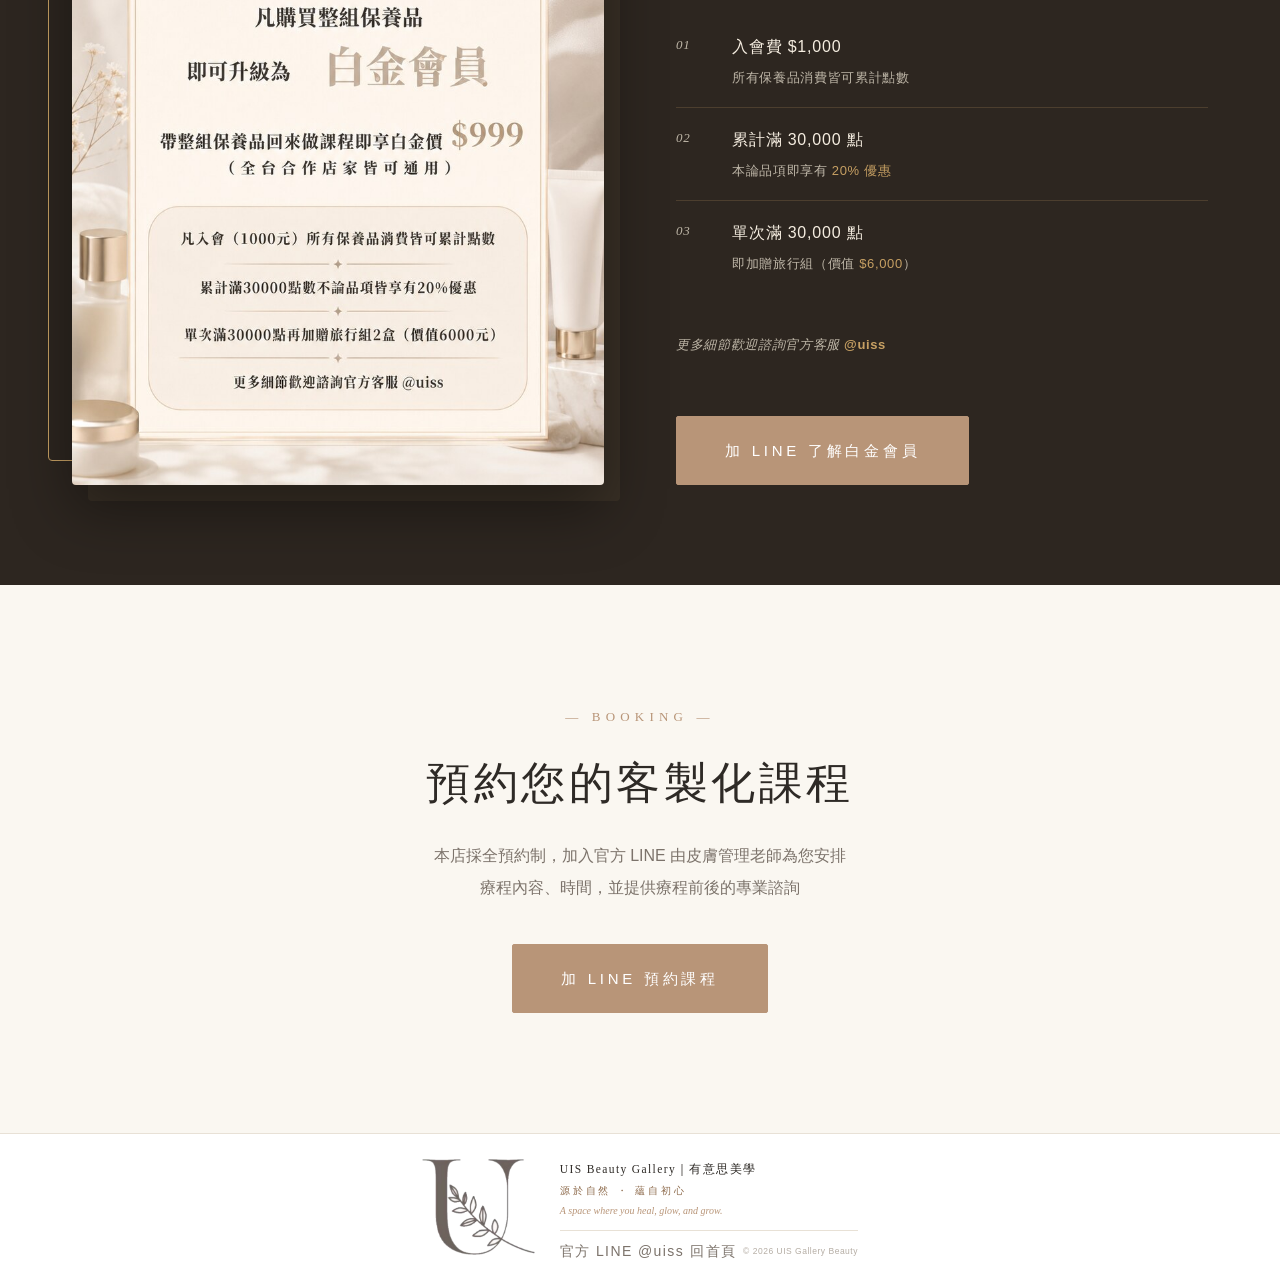
==== commit ccf6c296: "style(footer): 整體縮 70%（LOGO 137→96、字體/間距/padding 同步） - padding 36/26 → 25/18 - gap 36 → 25 - max-wid" ====
--- a/courses.html
+++ b/courses.html
@@ -10,7 +10,7 @@
   <link rel="icon" type="image/png" sizes="32x32" href="images/brand/favicon-32.png">
   <link rel="icon" type="image/png" sizes="192x192" href="images/brand/favicon-192.png">
   <link rel="apple-touch-icon" sizes="180x180" href="images/brand/apple-touch-icon.png">
-  <link rel="stylesheet" href="assets/css/style.css?v=202605301738">
+  <link rel="stylesheet" href="assets/css/style.css?v=202605301743">
 </head>
 <body>
 
@@ -135,7 +135,7 @@
 
   <footer class="site-footer">
     <div class="container">
-      <img class="footer-logo" src="images/brand/logo-mark.png" alt="UIS Gallery Beauty">
+      <img class="footer-logo" src="images/brand/logo-mark-trim.png" alt="UIS Gallery Beauty">
       <p class="footer-brand">UIS Beauty Gallery｜有意思美學</p>
       <p class="footer-tagline">源於自然 ・ 蘊自初心</p>
       <p class="footer-en">A space where you heal, glow, and grow.</p>
@@ -148,6 +148,6 @@
     </div>
   </footer>
 
-  <script src="assets/js/main.js?v=202605301738"></script>
+  <script src="assets/js/main.js?v=202605301743"></script>
 </body>
 </html>
--- a/assets/css/style.css
+++ b/assets/css/style.css
@@ -1034,9 +1034,9 @@
   .lightbox-next { right: 8px; width: 44px; height: 44px; font-size: 24px; }
 }
 
-/* ---------- Footer（左右兩欄：左 LOGO、右文字組，壓矮白色區）---------- */
+/* ---------- Footer（左右兩欄，整體縮 70%）---------- */
 .site-footer {
-  padding: 36px 0 26px;
+  padding: 25px 0 18px;
   background: #fff;
   border-top: 1px solid var(--color-line);
 }
@@ -1048,27 +1048,25 @@
     "logo tagline"
     "logo en"
     "logo links";
-  column-gap: 36px;
+  column-gap: 25px;
   row-gap: 0;
   align-items: center;
-  max-width: 720px;
+  max-width: 500px;
 }
 .footer-logo {
   grid-area: logo;
   width: auto;
-  height: 137px;        /* = 右欄 brand 頂到 links 底的實測高度 */
+  height: 96px;         /* 137 * 0.7 ≈ 96，墨水實際上下緣對齊文字組 */
   margin: 0;
   opacity: 1;
   align-self: stretch;
-  /* 用 trim 版（裁掉 800x800 PNG 的透明 padding，墨水真正貼齊邊框） */
-  content: url('../../images/brand/logo-mark-trim.png');
 }
 .footer-brand {
   grid-area: brand;
   font-family: var(--font-heading);
-  font-size: 16px;
+  font-size: 11.5px;
   letter-spacing: 0.12em;
-  margin: 0 0 4px;
+  margin: 0 0 3px;
   text-align: left;
   align-self: end;
 }
@@ -1076,8 +1074,8 @@
   grid-area: tagline;
   letter-spacing: 0.3em;
   color: var(--color-accent-dark);
-  font-size: 13px;
-  margin: 0 0 4px;
+  font-size: 9.5px;
+  margin: 0 0 3px;
   text-align: left;
   align-self: center;
 }
@@ -1086,8 +1084,8 @@
   font-family: var(--font-en);
   font-style: italic;
   color: var(--color-accent);
-  font-size: 13.5px;
-  margin: 0 0 14px;
+  font-size: 10px;
+  margin: 0 0 10px;
   text-align: left;
   align-self: center;
 }
@@ -1098,9 +1096,9 @@
   justify-content: space-between;
   align-items: center;
   border-top: 1px solid var(--color-line);
-  padding-top: 12px;
+  padding-top: 8px;
   margin: 0;
-  font-size: 12px;
+  font-size: 9px;
   align-self: start;
 }
 .footer-links a {
@@ -1110,7 +1108,6 @@
 }
 .footer-links a:hover { color: var(--color-accent-dark); }
 .footer-sep { display: none; }
-/* 把 .footer-copy 顯示在 .footer-links 內側右邊（用 ::after 從 data 寫入太麻煩，所以用 grid 把 copy 推進 links 那塊） */
 .footer-copy {
   display: none;       /* 桌面：被收進 links 的 flex 右側，這個 <p> 隱藏 */
 }
@@ -1118,7 +1115,7 @@
   content: "© 2026 UIS Gallery Beauty";
   color: var(--color-faint);
   letter-spacing: 0.06em;
-  font-size: 11.5px;
+  font-size: 8.5px;
 }
 .footer-links a {
   color: var(--color-muted);
